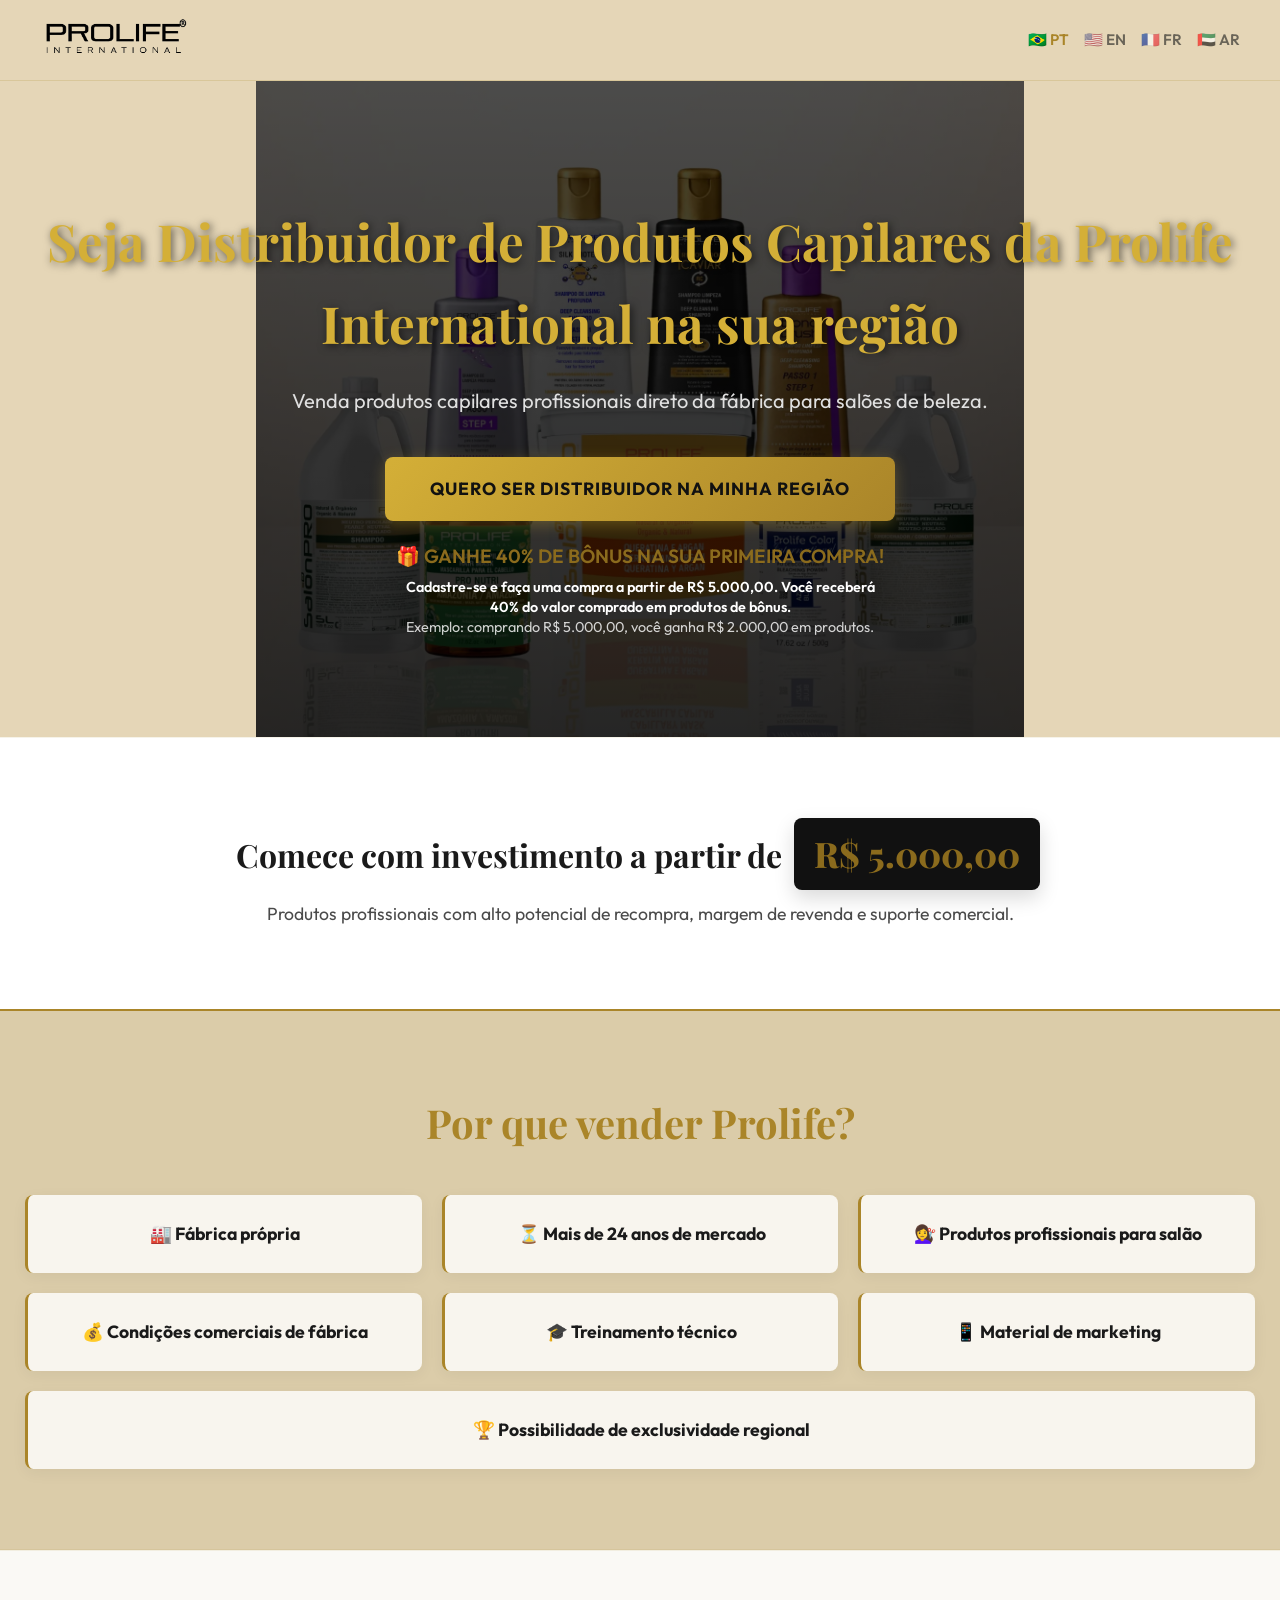
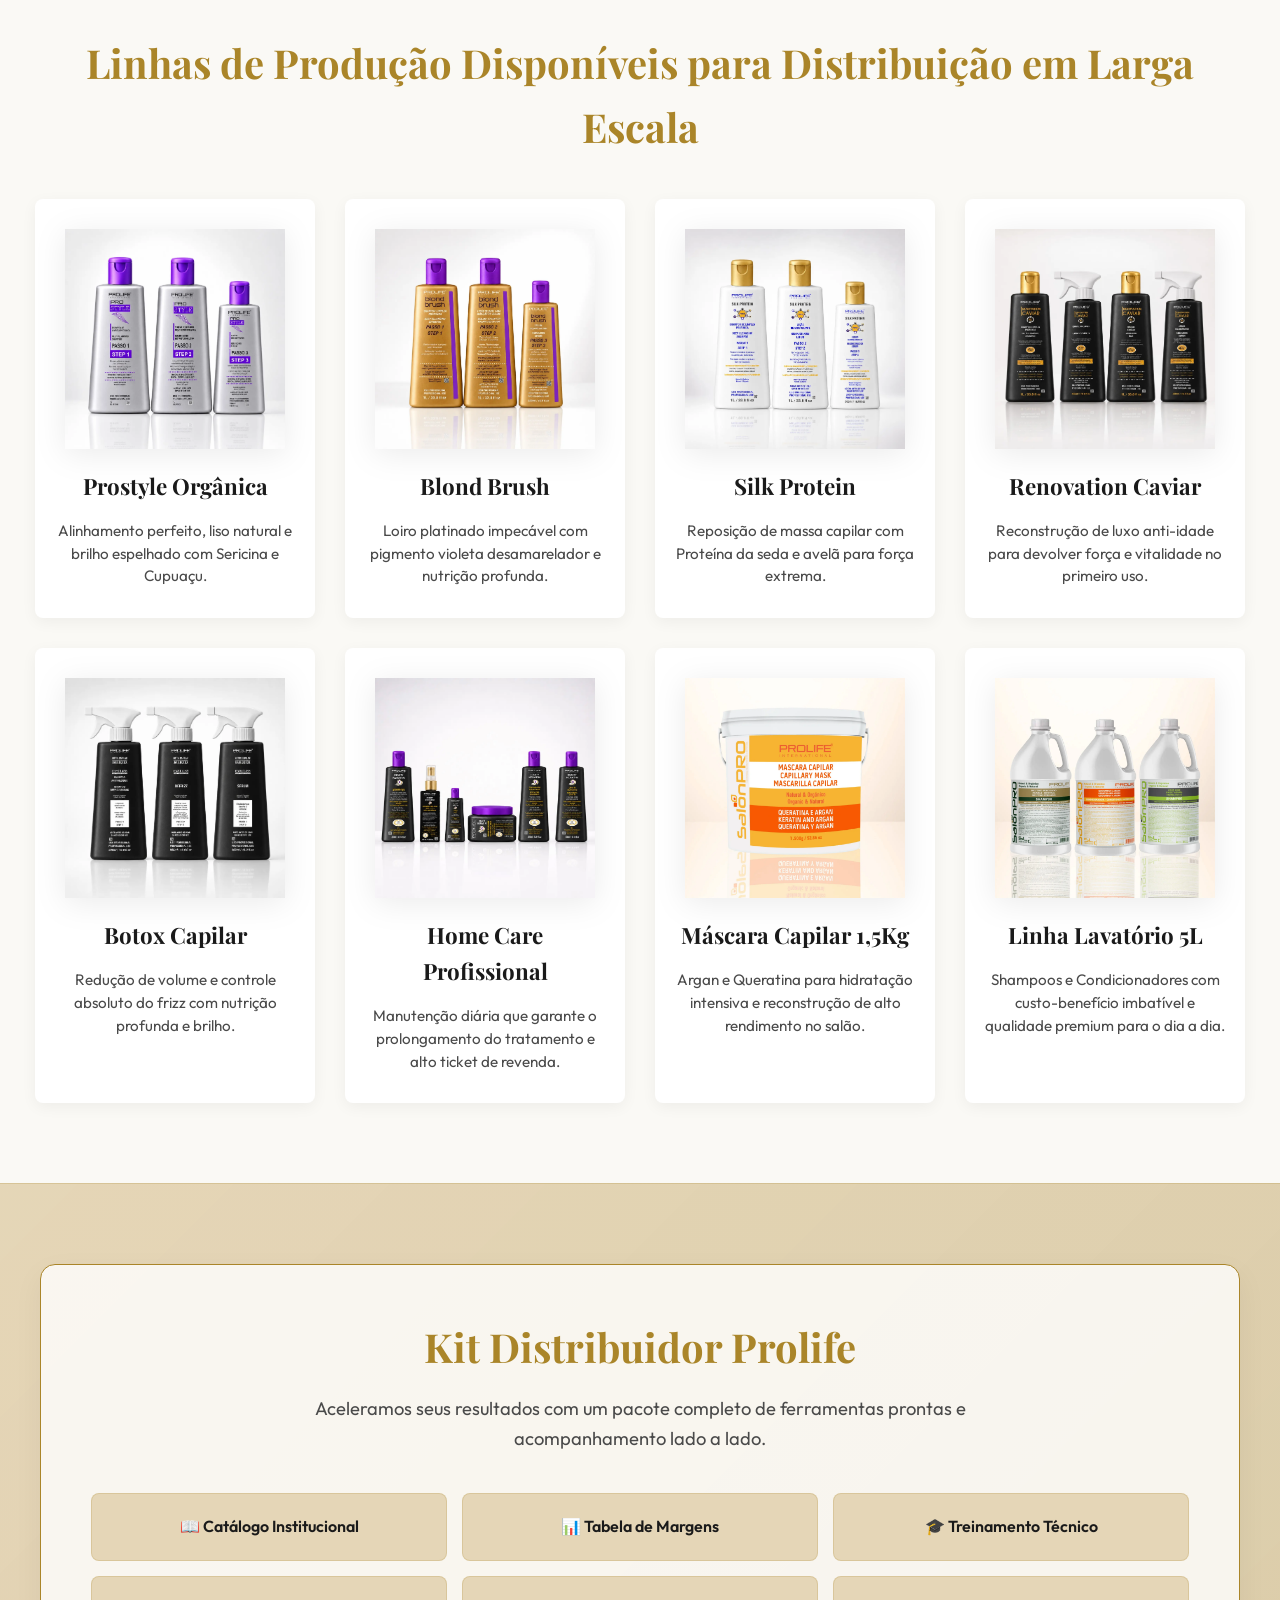
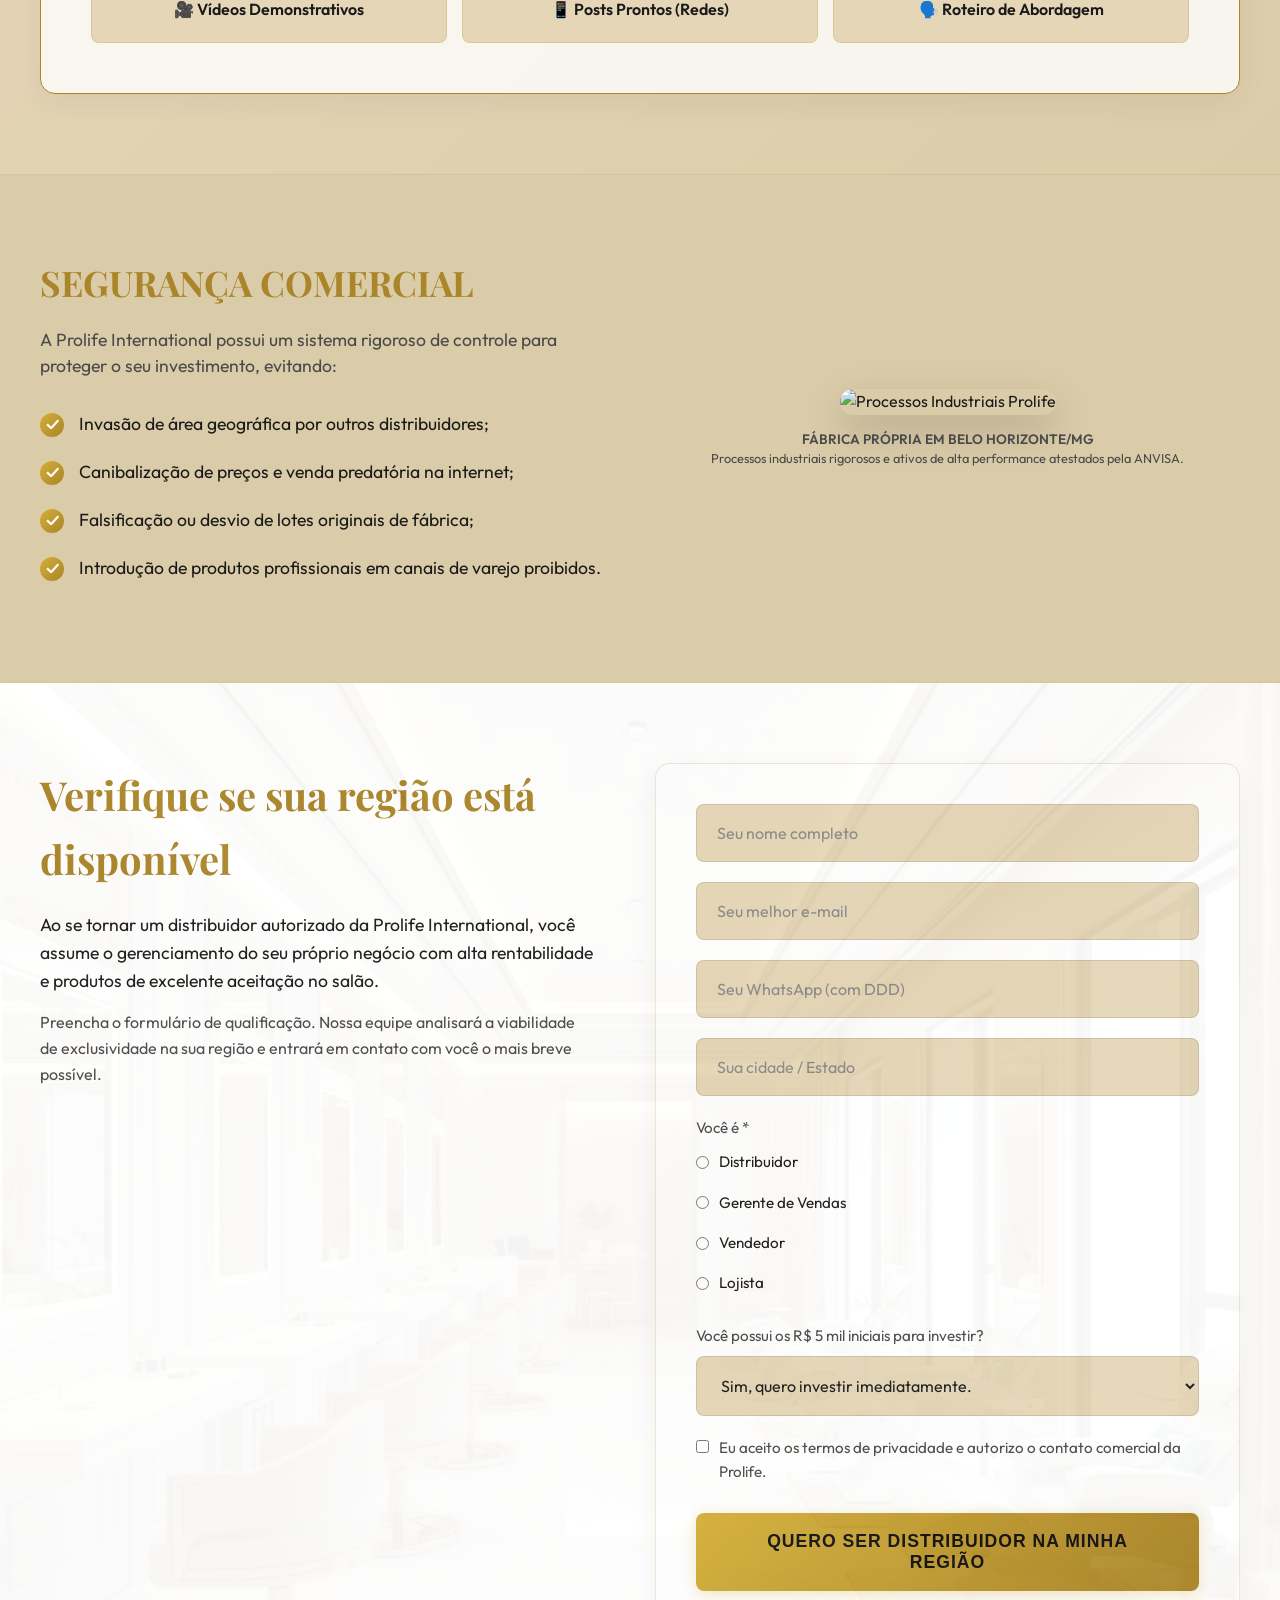
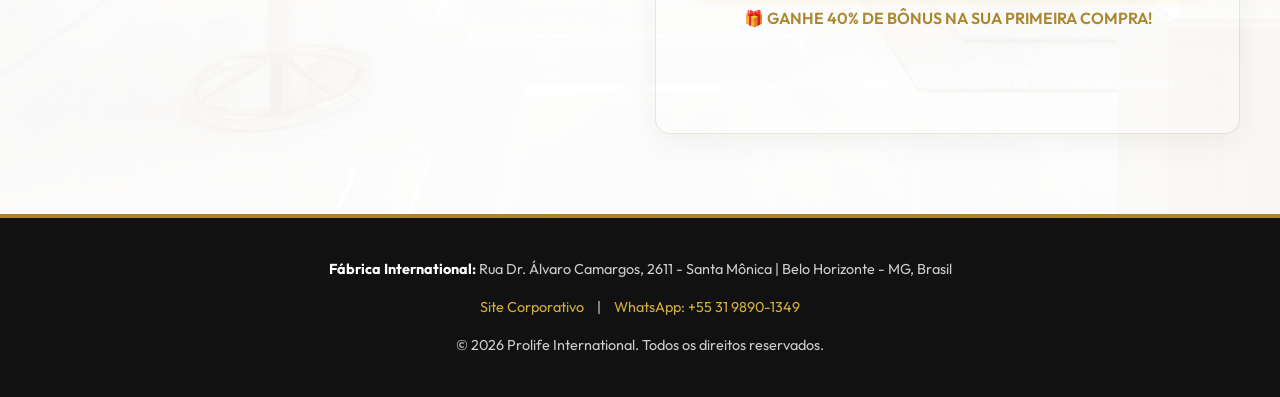
==== index.html @ 461fb0f8 "Change h1 to include hair products" ====
<!DOCTYPE html>
<html lang="pt-BR">
<head>
    <!-- Google Tag Manager -->
    <script>(function(w,d,s,l,i){w[l]=w[l]||[];w[l].push({'gtm.start':
    new Date().getTime(),event:'gtm.js'});var f=d.getElementsByTagName(s)[0],
    j=d.createElement(s),dl=l!='dataLayer'?'&l='+l:'';j.async=true;j.src=
    'https://www.googletagmanager.com/gtm.js?id='+i+dl;f.parentNode.insertBefore(j,f);
    })(window,document,'script','dataLayer','GTM-KDRXJK3D');</script>
    <!-- End Google Tag Manager -->
    <meta charset="UTF-8">
    <meta name="viewport" content="width=device-width, initial-scale=1.0">
    <title>Prolife International – Seja um Distribuidor</title>
    <meta name="description" content="Venda produtos capilares profissionais direto da fábrica para salões de beleza. Seja distribuidor Prolife na sua região.">
    <link rel="preconnect" href="https://fonts.googleapis.com">
    <link rel="preconnect" href="https://fonts.gstatic.com" crossorigin>
    <link href="https://fonts.googleapis.com/css2?family=Outfit:wght@300;400;600&family=Playfair+Display:ital,wght@0,400;0,600;0,700;1,400&display=swap" rel="stylesheet">
    <link rel="stylesheet" href="styles.css?v=18">
</head>
<body>
    <!-- Google Tag Manager (noscript) -->
    <noscript><iframe src="https://www.googletagmanager.com/ns.html?id=GTM-KDRXJK3D"
    height="0" width="0" style="display:none;visibility:hidden"></iframe></noscript>
    <!-- End Google Tag Manager (noscript) -->

    <header>
        <div class="container" style="display: flex; justify-content: space-between; align-items: center; flex-wrap: wrap; gap: 15px;">
            <img alt="Prolife International" src="img/Logo%20letras%20pretas.png" class="logo-img">
            <div class="lang-selector">
                <a href="/" class="active" title="Português">🇧🇷 PT</a>
                <a href="/en/" title="English">🇺🇸 EN</a>
                <a href="/fr/" title="Français">🇫🇷 FR</a>
                <a href="/ar/" title="العربية">🇦🇪 AR</a>
            </div>
        </div>
    </header>

    <main>
        <!-- 1. Topo -->
        <section class="hero">
            <div class="container">
                <h1>Seja Distribuidor de Produtos Capilares da Prolife International na sua região</h1>
                <p>Venda produtos capilares profissionais direto da fábrica para salões de beleza.</p>
                <a href="#cadastro" class="btn-cta">Quero ser distribuidor na minha região</a>
                <div style="margin-top: 20px; font-weight: 600;">
                    <span style="display: block; font-size: 1.2rem; color: var(--gold-light); margin-bottom: 5px;">🎁 GANHE 40% DE BÔNUS NA SUA PRIMEIRA COMPRA!</span>
                    <span style="display: block; font-size: 0.9rem; color: #ffffff; line-height: 1.4; max-width: 500px; margin: 0 auto;">Cadastre-se e faça uma compra a partir de R$ 5.000,00. Você receberá 40% do valor comprado em produtos de bônus.<br><span style="opacity: 0.8; font-weight: normal;">Exemplo: comprando R$ 5.000,00, você ganha R$ 2.000,00 em produtos.</span></span>
                </div>
            </div>
        </section>

        <!-- 2. Oportunidade -->
        <section class="investimento-box">
            <div class="container">
                <h3>Comece com investimento a partir de <span class="tag-valor">R$ 5.000,00</span></h3>
                <p>Produtos profissionais com alto potencial de recompra, margem de revenda e suporte comercial.</p>
            </div>
        </section>

        <!-- 3. Por que vender Prolife -->
        <section class="beneficios">
            <div class="container">
                <h2>Por que vender Prolife?</h2>
                <div class="row">
                    <div class="beneficio-card"><h4>🏭 Fábrica própria</h4></div>
                    <div class="beneficio-card"><h4>⏳ Mais de 24 anos de mercado</h4></div>
                    <div class="beneficio-card"><h4>💇‍♀️ Produtos profissionais para salão</h4></div>
                    <div class="beneficio-card"><h4>💰 Condições comerciais de fábrica</h4></div>
                    <div class="beneficio-card"><h4>🎓 Treinamento técnico</h4></div>
                    <div class="beneficio-card"><h4>📱 Material de marketing</h4></div>
                    <div class="beneficio-card"><h4>🏆 Possibilidade de exclusividade regional</h4></div>
                </div>
            </div>
        </section>

        <!-- 4. Produtos de maior giro -->
        <section class="produtos-section">
            <div class="container">
                <h2>Linhas de Produção Disponíveis para Distribuição em Larga Escala</h2>
                <div class="row">
                    <div class="produto-card-wrapper">
                        <div class="produto-card">
                            <img src="img/prostyle.webp" alt="Prostyle Orgânica" class="produto-img">
                            <h4>Prostyle Orgânica</h4>
                            <p>Alinhamento perfeito, liso natural e brilho espelhado com Sericina e Cupuaçu.</p>
                        </div>
                    </div>
                    <div class="produto-card-wrapper">
                        <div class="produto-card">
                            <img src="img/blondbrush.webp" alt="Blond Brush" class="produto-img">
                            <h4>Blond Brush</h4>
                            <p>Loiro platinado impecável com pigmento violeta desamarelador e nutrição profunda.</p>
                        </div>
                    </div>
                    <div class="produto-card-wrapper">
                        <div class="produto-card">
                            <img src="img/silkprotein.webp" alt="Silk Protein" class="produto-img">
                            <h4>Silk Protein</h4>
                            <p>Reposição de massa capilar com Proteína da seda e avelã para força extrema.</p>
                        </div>
                    </div>
                    <div class="produto-card-wrapper">
                        <div class="produto-card">
                            <img src="img/renovationcaviar.webp" alt="Renovation Caviar" class="produto-img">
                            <h4>Renovation Caviar</h4>
                            <p>Reconstrução de luxo anti-idade para devolver força e vitalidade no primeiro uso.</p>
                        </div>
                    </div>
                    <div class="produto-card-wrapper">
                        <div class="produto-card">
                            <img src="img/botoxcapilarhairbotox.webp" alt="Botox Capilar" class="produto-img">
                            <h4>Botox Capilar</h4>
                            <p>Redução de volume e controle absoluto do frizz com nutrição profunda e brilho.</p>
                        </div>
                    </div>
                    <div class="produto-card-wrapper">
                        <div class="produto-card">
                            <img src="img/kitbeauty%20keratin.webp" alt="Home Care Profissional" class="produto-img">
                            <h4>Home Care Profissional</h4>
                            <p>Manutenção diária que garante o prolongamento do tratamento e alto ticket de revenda.</p>
                        </div>
                    </div>
                    <div class="produto-card-wrapper">
                        <div class="produto-card">
                            <img src="img/MÁSCARA%20CAPILAR%20PROFISSIONAL%20–%20ARGAN%20E%20QUERATINA.%201,5G.webp" alt="Máscara Capilar Argan e Queratina" class="produto-img">
                            <h4>Máscara Capilar 1,5Kg</h4>
                            <p>Argan e Queratina para hidratação intensiva e reconstrução de alto rendimento no salão.</p>
                        </div>
                    </div>
                    <div class="produto-card-wrapper">
                        <div class="produto-card">
                            <img src="img/SHAMPOOS%20E%20CONDICIONADORES%20PROFISSIONAIS%205L.webp" alt="Linha Lavatório 5L" class="produto-img">
                            <h4>Linha Lavatório 5L</h4>
                            <p>Shampoos e Condicionadores com custo-benefício imbatível e qualidade premium para o dia a dia.</p>
                        </div>
                    </div>
                </div>
            </div>
        </section>

        <!-- 5. Suporte ao distribuidor -->
        <section class="suporte-section">
            <div class="container">
                <div class="suporte-box">
                    <h2>Kit Distribuidor Prolife</h2>
                    <p class="destaque">Aceleramos seus resultados com um pacote completo de ferramentas prontas e acompanhamento lado a lado.</p>
                    <div class="suporte-grid">
                        <div class="suporte-item">📖 Catálogo Institucional</div>
                        <div class="suporte-item">📊 Tabela de Margens</div>
                        <div class="suporte-item">🎓 Treinamento Técnico</div>
                        <div class="suporte-item">🎥 Vídeos Demonstrativos</div>
                        <div class="suporte-item">📱 Posts Prontos (Redes)</div>
                        <div class="suporte-item">🗣️ Roteiro de Abordagem</div>
                    </div>
                </div>
            </div>
        </section>

        <!-- 6. Segurança comercial -->
        <section class="seguranca-section">
            <div class="container">
                <div class="row">
                    <div class="col-50">
                        <h2>SEGURANÇA COMERCIAL</h2>
                        <h3>A Prolife International possui um sistema rigoroso de controle para proteger o seu investimento, evitando:</h3>
                        <ul class="list-seguranca">
                            <li>Invasão de área geográfica por outros distribuidores;</li>
                            <li>Canibalização de preços e venda predatória na internet;</li>
                            <li>Falsificação ou desvio de lotes originais de fábrica;</li>
                            <li>Introdução de produtos profissionais em canais de varejo proibidos.</li>
                        </ul>
                    </div>
                    <div class="col-50" style="display: flex; align-items: center; justify-content: center;">
                        <div class="box-fabrica-img" style="text-align: center; max-width: 500px; margin: 0 auto;">
                            <img src="img/processos%20industriais%20prolife.webp" alt="Processos Industriais Prolife" style="width: 100%; border-radius: 15px; box-shadow: 0 15px 40px rgba(0,0,0,0.2);">
                            <p style="font-size: 0.85rem; color: var(--text-dim); margin-top: 15px; font-weight: 600; line-height: 1.4;">FÁBRICA PRÓPRIA EM BELO HORIZONTE/MG<br><span style="font-weight: 400; font-size: 0.8rem;">Processos industriais rigorosos e ativos de alta performance atestados pela ANVISA.</span></p>
                        </div>
                    </div>
                </div>
            </div>
        </section>

        <!-- 7. Formulário final -->
        <section class="form-section" id="cadastro">
            <div class="container">
                <div class="row">
                    <div class="col-50">
                        <div style="padding-right: 30px;">
                            <h2 style="font-family: var(--font-serif); color: var(--gold-primary); margin-bottom: 20px; font-size: 2.5rem;">Verifique se sua região está disponível</h2>
                            <p style="font-size: 1.1rem; color: var(--text-light); margin-bottom: 15px;">Ao se tornar um distribuidor autorizado da Prolife International, você assume o gerenciamento do seu próprio negócio com alta rentabilidade e produtos de excelente aceitação no salão.</p>
                            <p style="color: var(--text-dim);">Preencha o formulário de qualificação. Nossa equipe analisará a viabilidade de exclusividade na sua região e entrará em contato com você o mais breve possível.</p>
                        </div>
                    </div>
                    <div class="col-50">
                        <div class="form-wrapper">
                            <form id="prolife-lead-form" method="POST">
                                <div class="form-group">
                                    <input type="text" name="name" placeholder="Seu nome completo" required>
                                </div>
                                <div class="form-group">
                                    <input type="email" name="email" placeholder="Seu melhor e-mail" required>
                                </div>
                                <div class="form-group">
                                    <input type="text" name="whatsapp" placeholder="Seu WhatsApp (com DDD)" required>
                                </div>
                                <div class="form-group">
                                    <input type="text" name="city" placeholder="Sua cidade / Estado" required>
                                </div>
                                <div class="form-group">
                                    <label>Você é *</label>
                                    <div class="radio-group" style="display: flex; flex-direction: column; gap: 8px; margin-top: 10px;">
                                        <label style="display: flex; align-items: center; gap: 10px; font-weight: normal; cursor: pointer; color: var(--text-light);"><input type="radio" name="voce_e" value="Distribuidor" required style="width: auto;"> Distribuidor</label>
                                        <label style="display: flex; align-items: center; gap: 10px; font-weight: normal; cursor: pointer; color: var(--text-light);"><input type="radio" name="voce_e" value="Gerente de Vendas" required style="width: auto;"> Gerente de Vendas</label>
                                        <label style="display: flex; align-items: center; gap: 10px; font-weight: normal; cursor: pointer; color: var(--text-light);"><input type="radio" name="voce_e" value="Vendedor" required style="width: auto;"> Vendedor</label>
                                        <label style="display: flex; align-items: center; gap: 10px; font-weight: normal; cursor: pointer; color: var(--text-light);"><input type="radio" name="voce_e" value="Lojista" required style="width: auto;"> Lojista</label>
                                    </div>
                                </div>
                                <div class="form-group">
                                    <label for="invest">Você possui os R$ 5 mil iniciais para investir?</label>
                                    <select name="invest_ready" id="invest" required>
                                        <option value="Sim, quero investir imediatamente.">Sim, quero investir imediatamente.</option>
                                        <option value="Tenho interesse, mas preciso de detalhes.">Tenho interesse, mas preciso de detalhes.</option>
                                    </select>
                                </div>
                                <div class="form-group" style="font-size: 0.85rem; display: flex; align-items: flex-start; gap: 10px;">
                                    <input type="checkbox" id="privacy" style="width: auto; margin-top: 4px;" required>
                                    <label for="privacy">Eu aceito os termos de privacidade e autorizo o contato comercial da Prolife.</label>
                                </div>
                                <button type="submit" class="btn-cta" style="width: 100%;">Quero ser distribuidor na minha região</button>
                                <div style="margin-top: 15px; text-align: center; font-weight: 600;">
                                    <span style="display: block; font-size: 1rem; color: var(--gold-primary); margin-bottom: 5px;">🎁 GANHE 40% DE BÔNUS NA SUA PRIMEIRA COMPRA!</span>
                                    <span style="display: block; font-size: 0.85rem; color: #ffffff; line-height: 1.4;">Cadastre-se e faça uma compra a partir de R$ 5.000,00. Você receberá 40% do valor comprado em produtos de bônus.<br><span style="opacity: 0.8; font-weight: normal;">Exemplo: comprando R$ 5.000,00, você ganha R$ 2.000,00 em produtos.</span></span>
                                </div>
                            </form>
                        </div>
                    </div>
                </div>
            </div>
        </section>
    </main>

    <footer>
        <div class="container" style="display: flex; align-items: center; justify-content: center; flex-wrap: wrap; gap: 20px;">
            <div class="footer-content" style="text-align: center;">
                <p><strong>Fábrica International:</strong> Rua Dr. Álvaro Camargos, 2611 - Santa Mônica | Belo Horizonte - MG, Brasil</p>
                <p style="margin: 15px 0;">
                    <a href="https://www.prolifeinternational.com.br/" target="_blank">Site Corporativo</a> | 
                    <a href="https://wa.me/553198901349" target="_blank">WhatsApp: +55 31 9890-1349</a>
                </p>
                <p>© 2026 Prolife International. Todos os direitos reservados.</p>
            </div>
        </div>
    </footer>

    <!-- SCRIPT DE ENVIO DO FORMULÁRIO -->
    <script>
    document.addEventListener('DOMContentLoaded', function () {
        const form = document.getElementById('prolife-lead-form');
        if (form) {
            form.addEventListener('submit', function (e) {
                e.preventDefault();
                
                const nome = form.querySelector('[name="name"]').value;
                const email = form.querySelector('[name="email"]').value;
                const zap = form.querySelector('[name="whatsapp"]').value;
                const city = form.querySelector('[name="city"]').value;
                
                let role = "Não informado";
                const roleEl = form.querySelector('input[name="voce_e"]:checked');
                if (roleEl) role = roleEl.value;
                
                const invest = form.querySelector('[name="invest_ready"]').value;
                
                let msg = "Olá! Tenho interesse em ser distribuidor Prolife.\n\n";
                msg += "*Nome:* " + nome + "\n";
                msg += "*E-mail:* " + email + "\n";
                msg += "*WhatsApp:* " + zap + "\n";
                msg += "*Cidade/Estado:* " + city + "\n";
                msg += "*Atuo como:* " + role + "\n";
                msg += "*Sobre o Investimento:* " + invest;
                
                const waUrl = "https://api.whatsapp.com/send?phone=553198901349&text=" + encodeURIComponent(msg);
                
                // Salva o link para a página de obrigado
                localStorage.setItem('wa_link', waUrl);
                
                // Redireciona a aba atual para a página de obrigado (sem bloqueio de popup)
                window.location.href = "obrigado.html";
            });
        }
    });
    </script>
</body>
</html>
---- styles.css ----
:root {
    --bg-dark: #E5D6B7;
    --bg-darker: #dbcca9;
    --text-light: #1a1a1a;
    --text-dim: #4a4a4a;
    --gold-primary: #aa8529;
    --gold-light: #8b6b1d;
    --gold-dark: #7a5c16;
    --gold-gradient: linear-gradient(135deg, #d4af37 0%, #aa8529 100%);
    --font-sans: 'Outfit', sans-serif;
    --font-serif: 'Playfair Display', serif;
    
    --primary-color: var(--bg-dark);
    --accent-color: var(--gold-primary);
    --bg-light: #ffffff;
}

* { margin: 0; padding: 0; box-sizing: border-box; }
body { font-family: var(--font-sans); color: var(--text-light); background: var(--bg-dark); line-height: 1.6; overflow-x: hidden; }

/* Layout de Seções */
section { padding: 80px 20px; position: relative; }
.container { max-width: 1200px; margin: 0 auto; width: 100%; }
.row { display: flex; flex-wrap: wrap; margin: 0 -15px; }
.col-50 { flex: 0 0 50%; max-width: 50%; padding: 0 15px; }

header { background: rgba(229, 214, 183, 0.9); backdrop-filter: blur(10px); padding: 15px 0; text-align: center; border-bottom: 1px solid rgba(170, 133, 41, 0.2); position: sticky; top: 0; z-index: 100; }
header img { max-height: 50px; display: inline-block; }

/* Hero Banner - Gradiente dourado para preencher laterais em telas grandes */
.hero { 
    background-image: linear-gradient(rgba(0, 0, 0, 0.7), rgba(0, 0, 0, 0.85)), url('img/tdprodutos.webp'); 
    background-position: center center, center center;
    background-repeat: no-repeat, no-repeat;
    background-size: cover, cover;
    background-color: #E5D6B7;
    color: #ffffff; text-align: center; padding: 120px 20px 100px; 
}
.hero h1 { font-family: var(--font-serif); font-size: 3.2rem; margin-bottom: 20px; font-weight: 700; color: #d4af37; text-shadow: 2px 2px 8px rgba(0, 0, 0, 0.6); }
.hero p { font-size: 1.25rem; max-width: 850px; margin: 0 auto 40px; color: #e0e0e0; }

/* Botões */
.btn-cta { 
    display: inline-block; 
    background: var(--gold-gradient); 
    color: #111111; 
    padding: 18px 45px; 
    font-weight: 700; 
    text-decoration: none; 
    border-radius: 8px; 
    text-transform: uppercase; 
    font-size: 1.1rem; 
    letter-spacing: 1px; 
    transition: all 0.3s ease; 
    box-shadow: 0 4px 15px rgba(212, 175, 55, 0.3); 
    border: none; 
    cursor: pointer; 
    text-align: center; 
}
.btn-cta:hover { 
    transform: scale(1.02); 
    box-shadow: 0 8px 25px rgba(212, 175, 55, 0.5); 
    background: #ffffff; 
    color: #111111; 
}

/* Bloco de Investimento Inicial */
.investimento-box { background: var(--bg-light); text-align: center; border-bottom: 2px solid var(--accent-color); border-top: 1px solid rgba(170, 133, 41, 0.1); padding: 80px 20px; }
.investimento-box h3 { font-family: var(--font-serif); font-size: 2rem; color: var(--text-light); margin-bottom: 10px; }
.tag-valor { display: inline-block; background: #111111; color: var(--gold-light); padding: 8px 20px; border-radius: 8px; font-size: 1.1em; font-weight: 800; margin: 0 5px; box-shadow: 0 8px 20px rgba(0,0,0,0.15); border: none; }
.investimento-box p { color: var(--text-dim); font-size: 1.1rem; max-width: 800px; margin: 0 auto; }

/* Benefícios (Grid flex) */
.beneficios { background: var(--bg-darker); border-bottom: 1px solid rgba(170, 133, 41, 0.1); padding: 80px 20px; }
.beneficios h2 { font-family: var(--font-serif); font-size: 2.5rem; color: var(--gold-primary); margin-bottom: 40px; text-align: center; }
.beneficios .row { display: flex; flex-wrap: wrap; justify-content: center; gap: 20px; }
.beneficio-card { background: rgba(255, 255, 255, 0.8); padding: 25px 20px; border-radius: 8px; border-left: 3px solid var(--accent-color); transition: transform 0.3s ease; flex: 1 1 calc(33.333% - 20px); min-width: 250px; display: flex; align-items: center; justify-content: center; text-align: center; box-shadow: 0 4px 15px rgba(0,0,0,0.05); }
.beneficio-card:hover { transform: translateY(-5px); background: #ffffff; border-color: var(--gold-light); box-shadow: 0 8px 20px rgba(0,0,0,0.1); }
.beneficio-card h4 { font-size: 1.1rem; color: var(--text-light); }

/* Produtos / Carros-chefes */
.produtos-section { background: #faf9f5; border-top: 1px solid rgba(170, 133, 41, 0.1); }
.produtos-section h2 { font-family: var(--font-serif); font-size: 2.5rem; color: var(--gold-primary); margin-bottom: 40px; text-align: center; }
.produtos-section .row { display: grid; grid-template-columns: repeat(auto-fit, minmax(280px, 1fr)); gap: 30px; padding: 0 10px; }
.produto-card-wrapper { display: flex; }
.produto-card { background: #ffffff; border: none; border-radius: 8px; padding: 30px 20px; text-align: center; width: 100%; transition: all 0.3s ease; display: flex; flex-direction: column; box-shadow: 0 4px 15px rgba(0, 0, 0, 0.05); }
.produto-card:hover { transform: translateY(-8px); box-shadow: 0 15px 35px rgba(170, 133, 41, 0.15); }
.produto-img { width: 100%; height: 220px; object-fit: contain; margin-bottom: 20px; transition: transform 0.3s ease; filter: drop-shadow(0 5px 15px rgba(0,0,0,0.08)); }
.produto-card:hover .produto-img { transform: scale(1.05); }
.produto-card h4 { font-family: var(--font-serif); font-size: 1.4rem; color: var(--text-light); margin-bottom: 15px; }
.produto-card p { color: var(--text-dim); font-size: 0.95rem; line-height: 1.5; }

/* Suporte ao Distribuidor */
.suporte-section { background: linear-gradient(135deg, rgba(229, 214, 183, 0.9) 0%, rgba(219, 204, 169, 0.95) 100%); border-top: 1px solid rgba(170, 133, 41, 0.2); border-bottom: 1px solid rgba(170, 133, 41, 0.2); }
.suporte-box { background: rgba(255, 255, 255, 0.8); padding: 50px; border-radius: 15px; border: 1px solid var(--accent-color); text-align: center; box-shadow: 0 10px 30px rgba(0,0,0,0.05); }
.suporte-box h2 { font-family: var(--font-serif); color: var(--gold-primary); font-size: 2.5rem; margin-bottom: 15px; }
.suporte-box p.destaque { color: var(--text-dim); font-size: 1.15rem; margin-bottom: 40px; max-width: 800px; margin-left: auto; margin-right: auto; }
.suporte-grid { display: flex; flex-wrap: wrap; gap: 15px; justify-content: center; }
.suporte-item { background: var(--bg-dark); padding: 20px; border-radius: 8px; font-weight: 600; color: var(--text-light); flex: 1 1 calc(33.333% - 15px); min-width: 220px; display: flex; align-items: center; justify-content: center; gap: 10px; border: 1px solid rgba(170, 133, 41, 0.2); transition: all 0.3s; }
.suporte-item:hover { border-color: var(--gold-primary); color: var(--gold-light); transform: translateY(-3px); background: #ffffff; box-shadow: 0 5px 15px rgba(0,0,0,0.05); }

/* Segurança Operacional */
.seguranca-section { background: var(--bg-darker); color: var(--text-light); border-bottom: 1px solid rgba(170, 133, 41, 0.1); }
.seguranca-section h2 { font-family: var(--font-serif); color: var(--gold-primary); font-size: 2.2rem; margin-bottom: 15px; }
.seguranca-section h3 { font-size: 1.1rem; color: var(--text-dim); font-weight: 400; line-height: 1.5; }
.list-seguranca { list-style: none; margin-top: 30px; }
.list-seguranca li { margin-bottom: 20px; font-size: 1.1rem; display: flex; align-items: flex-start; }
.list-seguranca li::before { content: "✓"; color: #ffffff; background: var(--gold-gradient); width: 24px; height: 24px; display: inline-flex; align-items: center; justify-content: center; border-radius: 50%; font-weight: bold; margin-right: 15px; font-size: 1rem; flex-shrink: 0; margin-top: 3px; }

.box-fabrica { background: rgba(255, 255, 255, 0.8); padding: 50px 40px; border-radius: 15px; text-align: center; border: 1px dashed var(--accent-color); box-shadow: 0 10px 30px rgba(0,0,0,0.05); width: 100%; max-width: 450px; }
.box-fabrica p.titulo { color: var(--gold-primary); font-weight: 700; font-size: 1.2rem; letter-spacing: 1px; }
.box-fabrica p.desc { font-size: 1rem; margin-top: 15px; color: var(--text-dim); }

/* Formulário de Captura Inteligente */
.form-section { background: var(--bg-light); position: relative; }
.form-section::before { content: ''; position: absolute; top: 0; left: 0; width: 100%; height: 100%; background: url('img/foto%20salao.webp') no-repeat center center/cover; opacity: 0.05; pointer-events: none; }
.form-wrapper { background: rgba(255, 255, 255, 0.95); padding: 40px; border-radius: 15px; color: var(--text-light); box-shadow: 0 10px 30px rgba(0,0,0,0.05); border: 1px solid rgba(170, 133, 41, 0.2); }
.form-group { margin-bottom: 20px; }
.form-group input, .form-group select { width: 100%; padding: 18px 20px; border: 1px solid rgba(0,0,0,0.1); background: var(--bg-dark); color: var(--text-light); border-radius: 8px; font-size: 1rem; font-family: var(--font-sans); transition: all 0.3s ease; }
.form-group input:focus, .form-group select:focus { outline: none; border-color: var(--gold-primary); background: #ffffff; box-shadow: 0 0 8px rgba(212, 175, 55, 0.3); }
.form-group input::placeholder { color: #888; }
.form-group label { display: block; margin-bottom: 8px; font-size: 0.95rem; color: var(--text-dim); }

/* Footer - Mantendo escuro para dar contraste final e combinar com o selo */
footer { background: #111111; color: #cccccc; padding: 40px 20px; font-size: 0.9rem; border-top: 4px solid var(--accent-color); }
footer a { color: #d4af37; text-decoration: none; margin: 0 10px; transition: color 0.3s ease; }
footer a:hover { color: #f3e5ab; }
footer strong { color: #ffffff; }

@media(max-width: 768px) {
    .col-50 { flex: 0 0 100%; max-width: 100%; margin-bottom: 20px; }
    .hero h1 { font-size: 2.2rem; }
    .investimento-box h3 { font-size: 1.5rem; }
    .beneficio-card, .produto-card-wrapper, .suporte-item { flex: 0 0 100%; max-width: 100%; }
    .suporte-box { padding: 30px 20px; }
    .box-fabrica { margin-top: 40px; }
    .form-wrapper { padding: 30px 20px; }
}

@media(min-width: 769px) {
    .hero {
        background-size: 60% 100%, 60% auto; /* Gradiente e imagem limitados a 60%, deixando o fundo E5D6B7 nas laterais */
    }
}

/* Language Selector */
.lang-selector {
    display: flex;
    gap: 15px;
    align-items: center;
}
.lang-selector a {
    text-decoration: none;
    color: var(--text-light);
    font-weight: 600;
    font-size: 0.95rem;
    transition: color 0.3s ease;
    opacity: 0.6;
}
.lang-selector a:hover, .lang-selector a.active {
    color: var(--gold-primary);
    opacity: 1;
}

/* RTL Support for Arabic */
[dir="rtl"] {
    text-align: right;
}
[dir="rtl"] .row {
    flex-direction: row-reverse;
}
[dir="rtl"] .form-group label {
    display: block;
    text-align: right;
}
[dir="rtl"] .radio-group label {
    flex-direction: row-reverse;
    justify-content: flex-end;
}
[dir="rtl"] .suporte-item {
    text-align: right;
}
[dir="rtl"] .beneficio-card {
    text-align: right;
}
[dir="rtl"] .list-seguranca li {
    padding-left: 0;
    padding-right: 25px;
}
[dir="rtl"] .list-seguranca li::before {
    left: auto;
    right: 0;
}
[dir="rtl"] .form-group input[type="checkbox"] {
    margin-right: 0;
    margin-left: 10px;
}
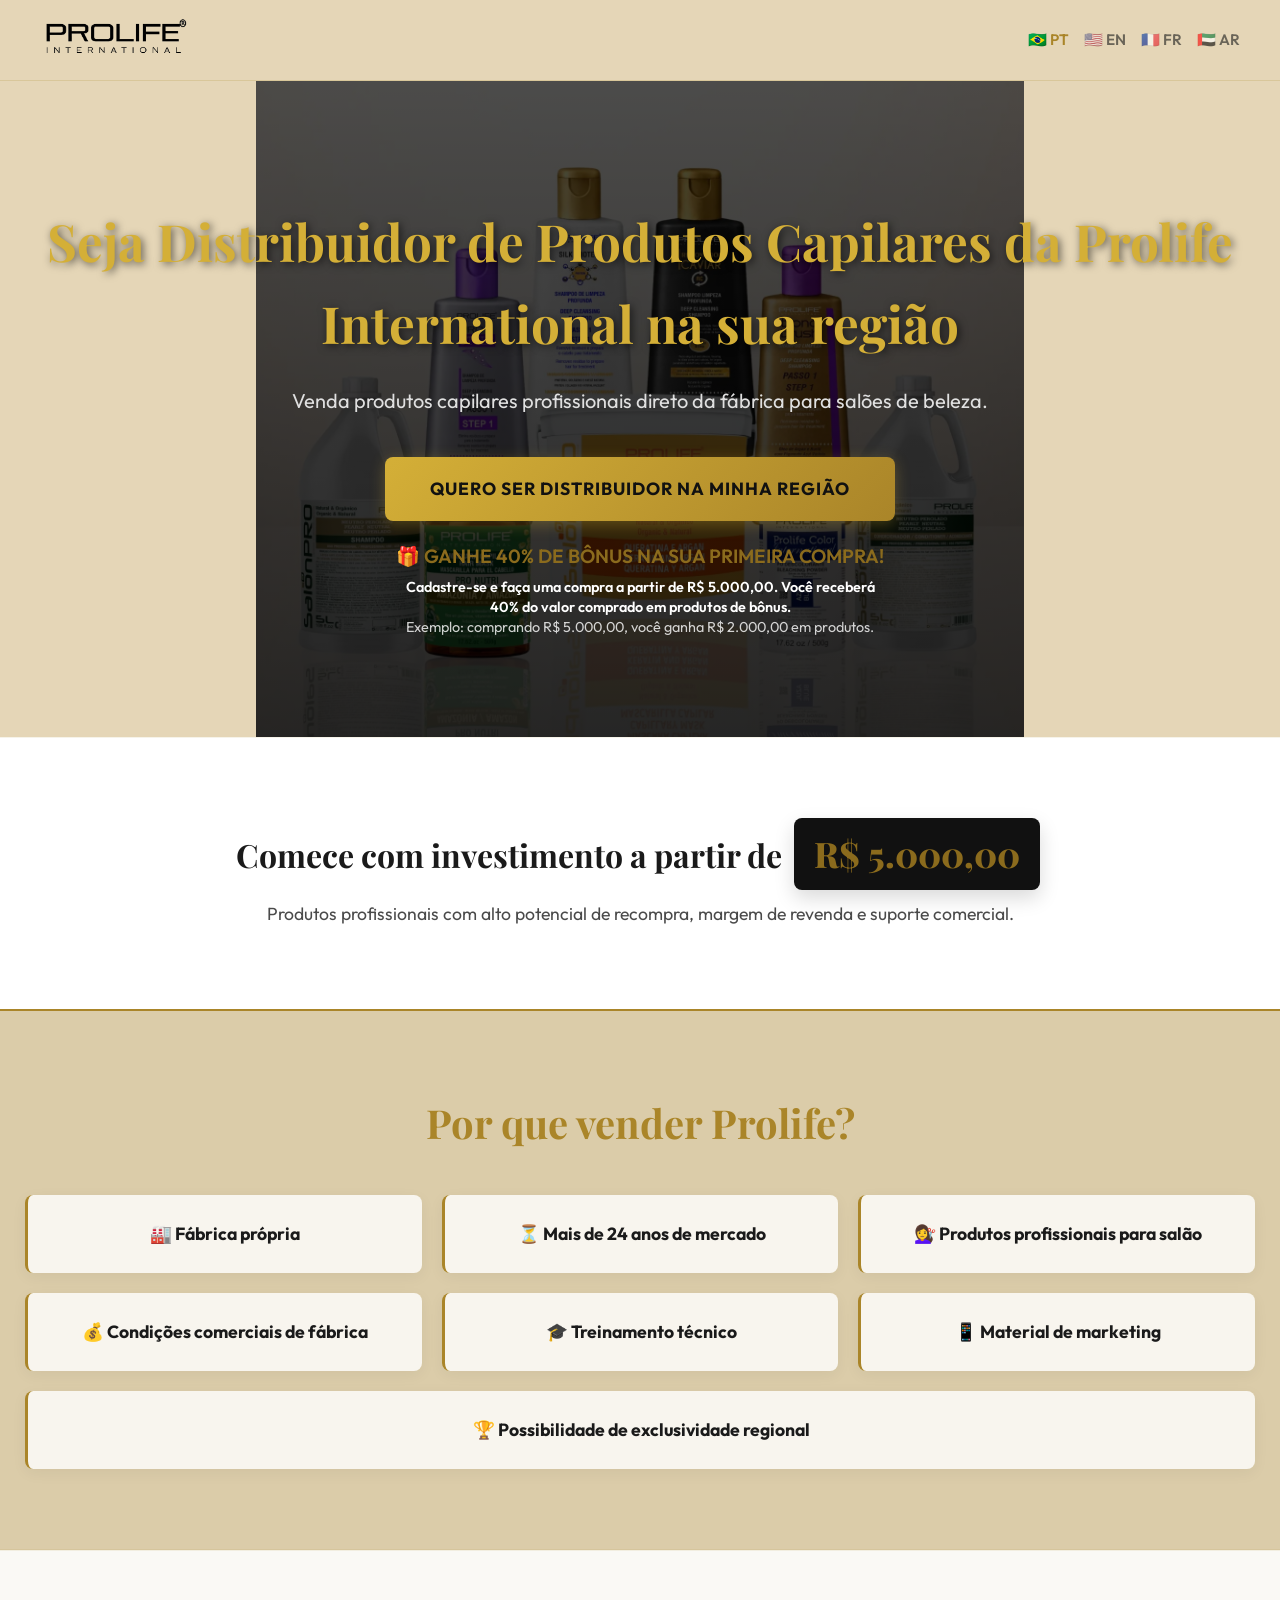
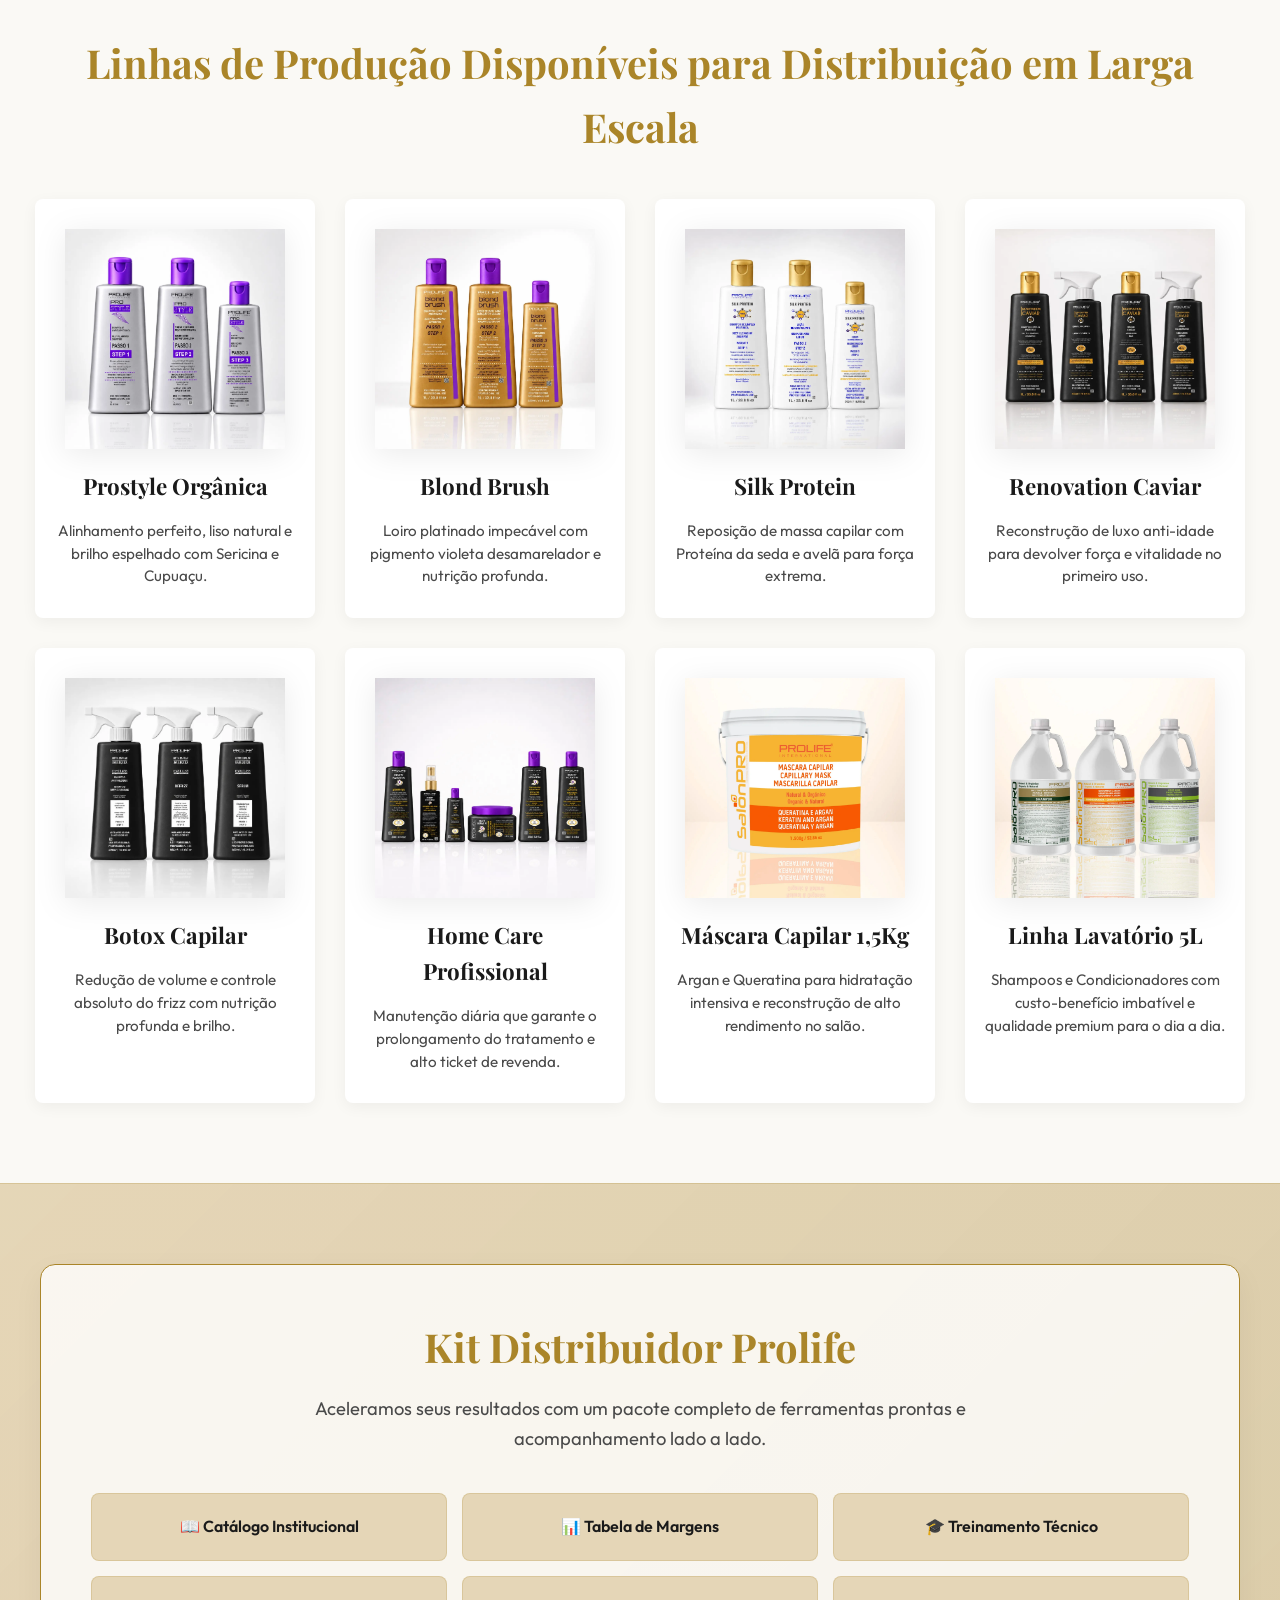
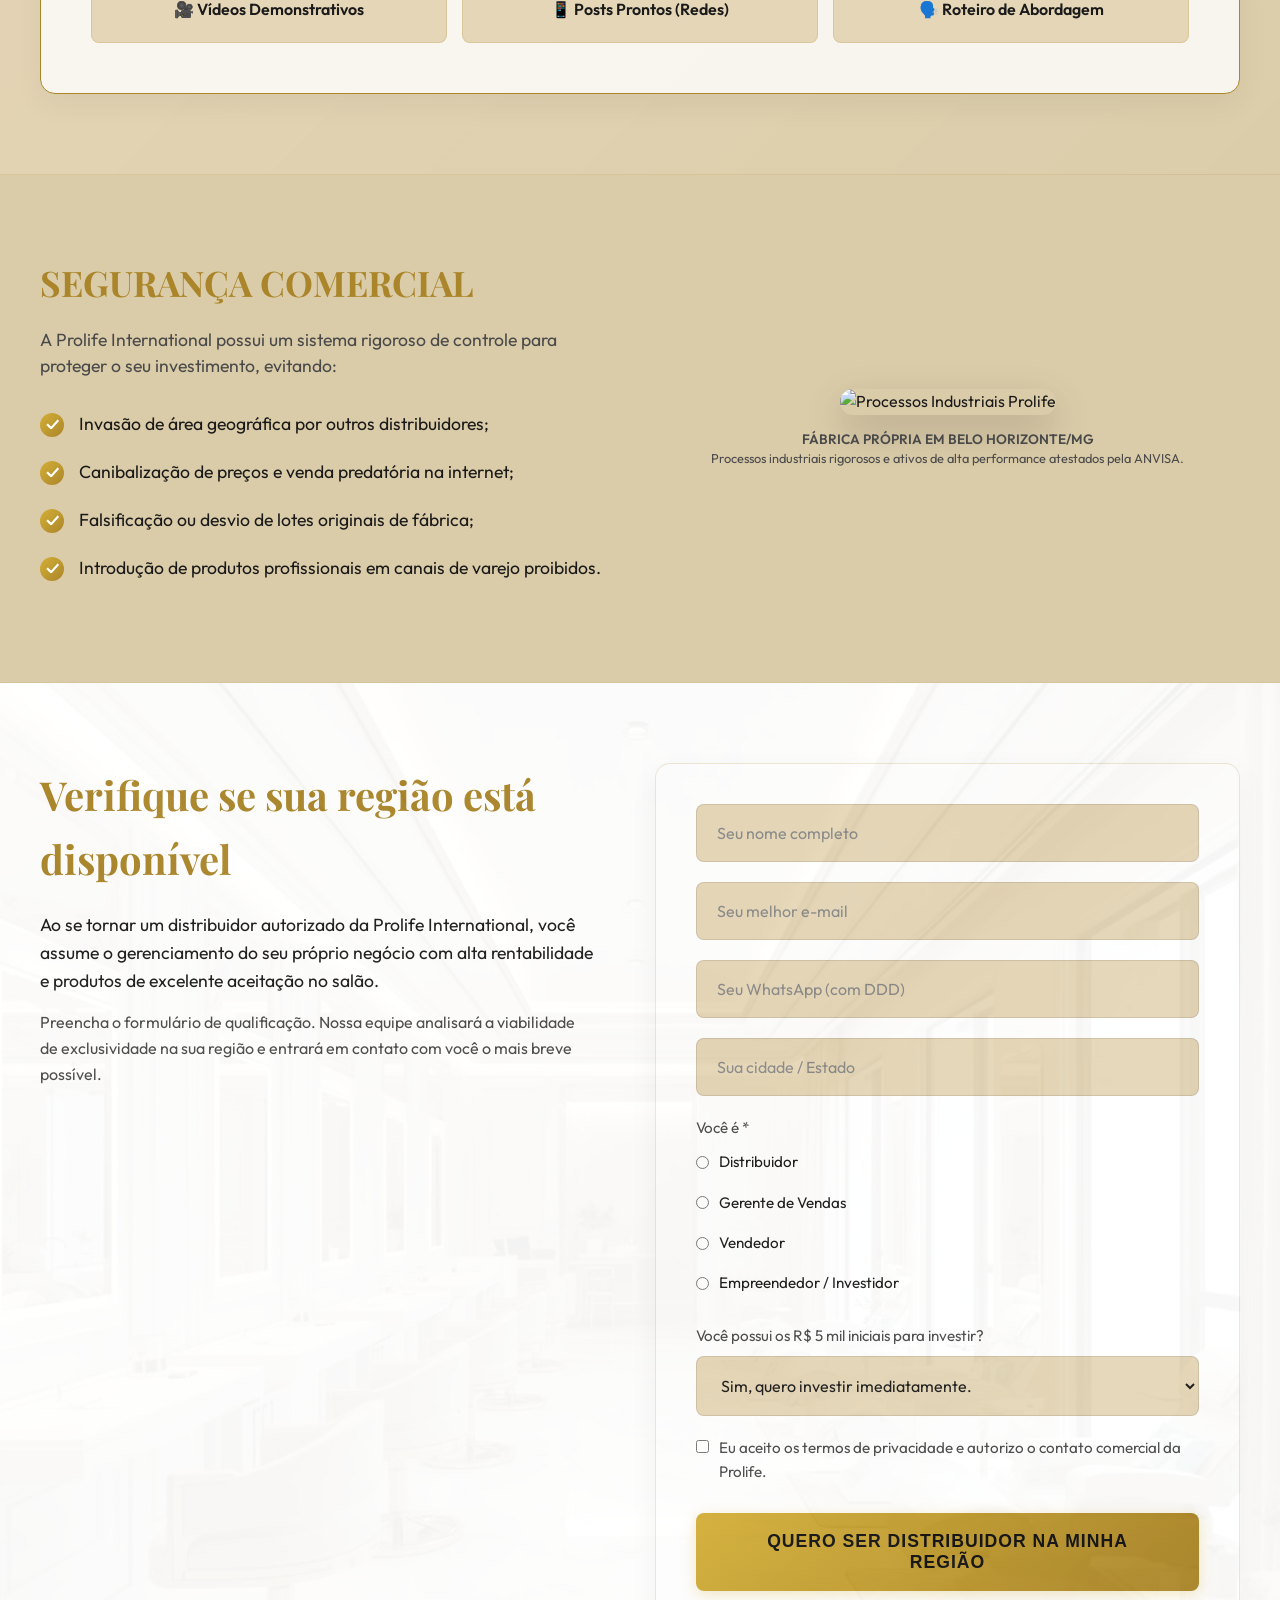
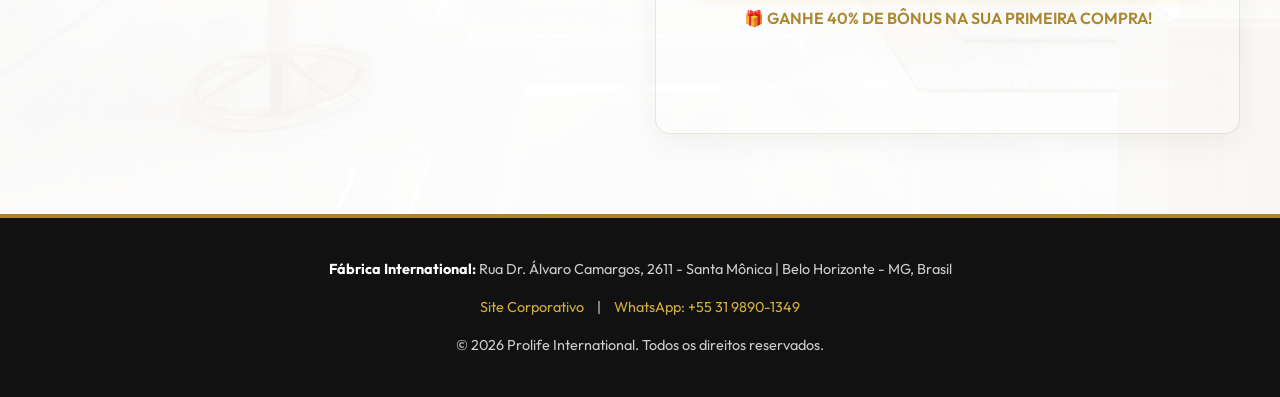
==== commit 5971b2b0: "Change Retailer to Entrepreneur / Investor in form" ====
--- a/index.html
+++ b/index.html
@@ -212,7 +212,7 @@
                                         <label style="display: flex; align-items: center; gap: 10px; font-weight: normal; cursor: pointer; color: var(--text-light);"><input type="radio" name="voce_e" value="Distribuidor" required style="width: auto;"> Distribuidor</label>
                                         <label style="display: flex; align-items: center; gap: 10px; font-weight: normal; cursor: pointer; color: var(--text-light);"><input type="radio" name="voce_e" value="Gerente de Vendas" required style="width: auto;"> Gerente de Vendas</label>
                                         <label style="display: flex; align-items: center; gap: 10px; font-weight: normal; cursor: pointer; color: var(--text-light);"><input type="radio" name="voce_e" value="Vendedor" required style="width: auto;"> Vendedor</label>
-                                        <label style="display: flex; align-items: center; gap: 10px; font-weight: normal; cursor: pointer; color: var(--text-light);"><input type="radio" name="voce_e" value="Lojista" required style="width: auto;"> Lojista</label>
+                                        <label style="display: flex; align-items: center; gap: 10px; font-weight: normal; cursor: pointer; color: var(--text-light);"><input type="radio" name="voce_e" value="Empreendedor / Investidor" required style="width: auto;"> Empreendedor / Investidor</label>
                                     </div>
                                 </div>
                                 <div class="form-group">
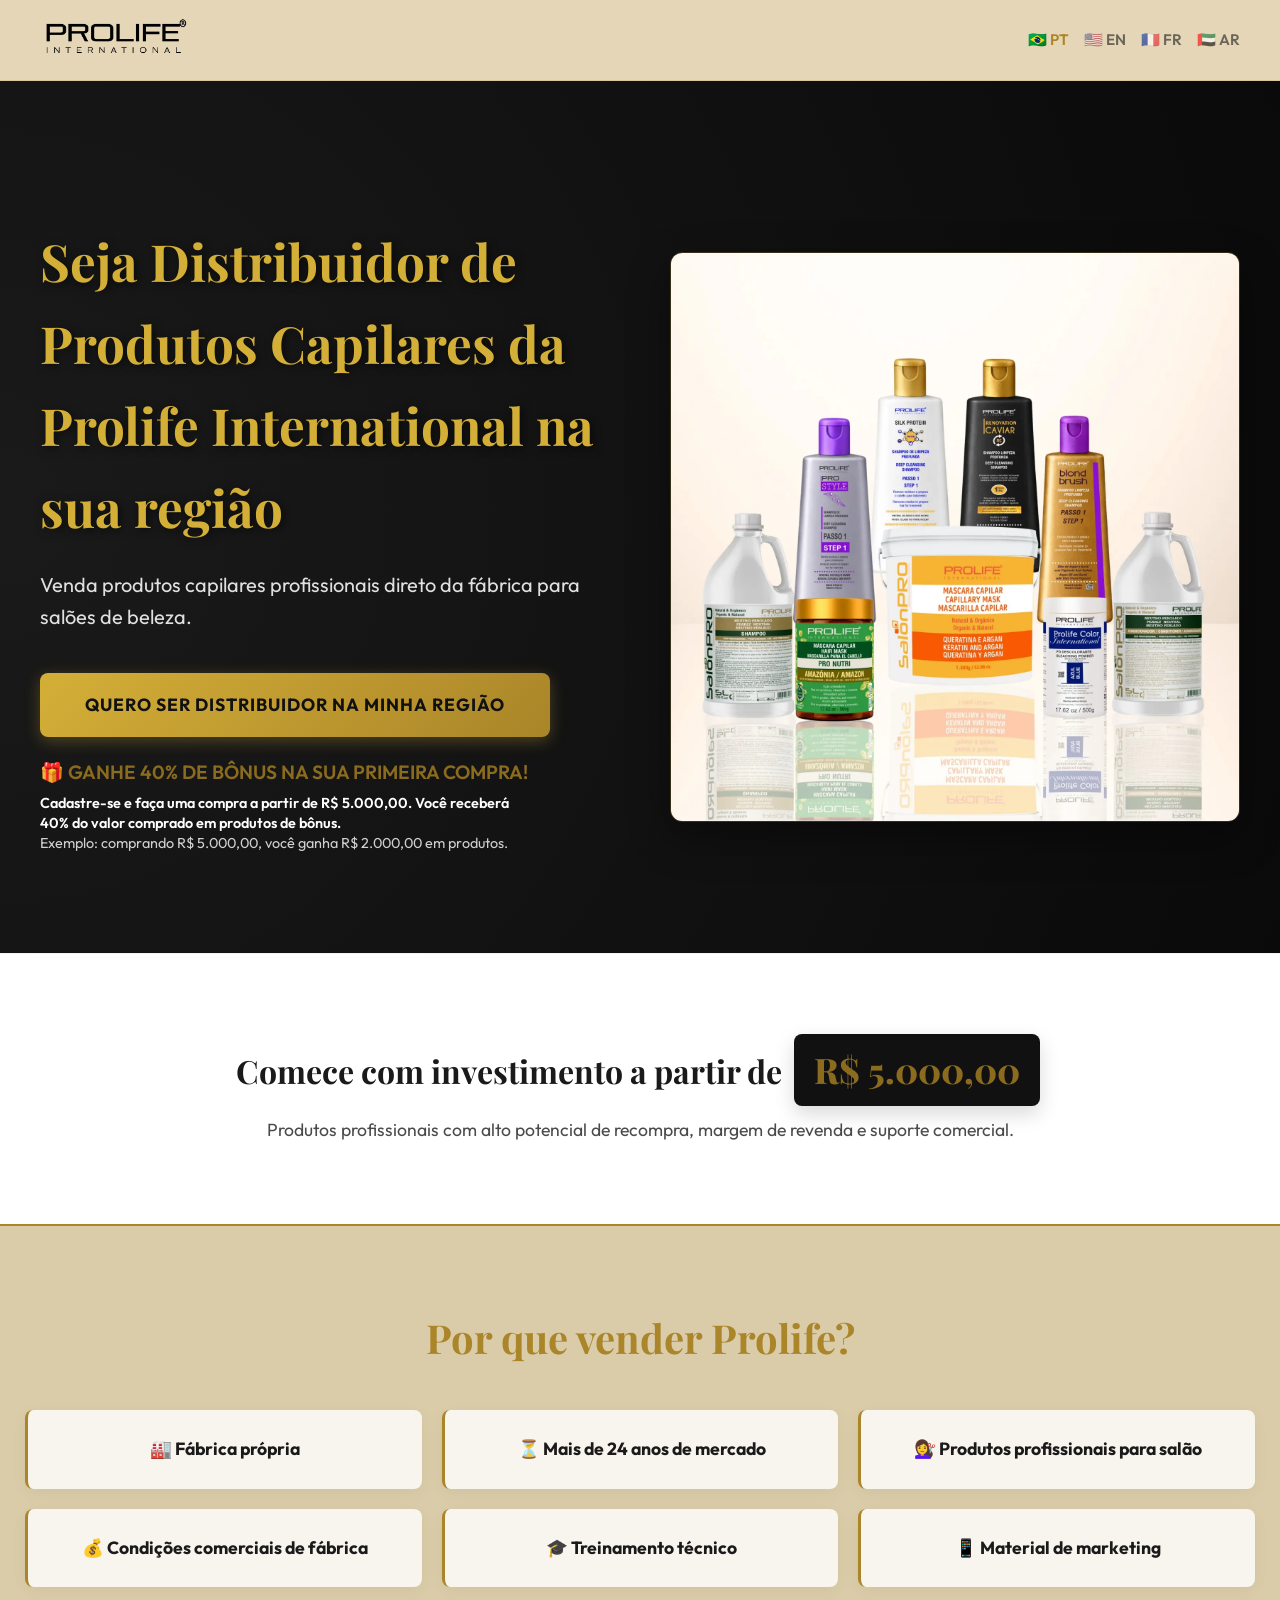
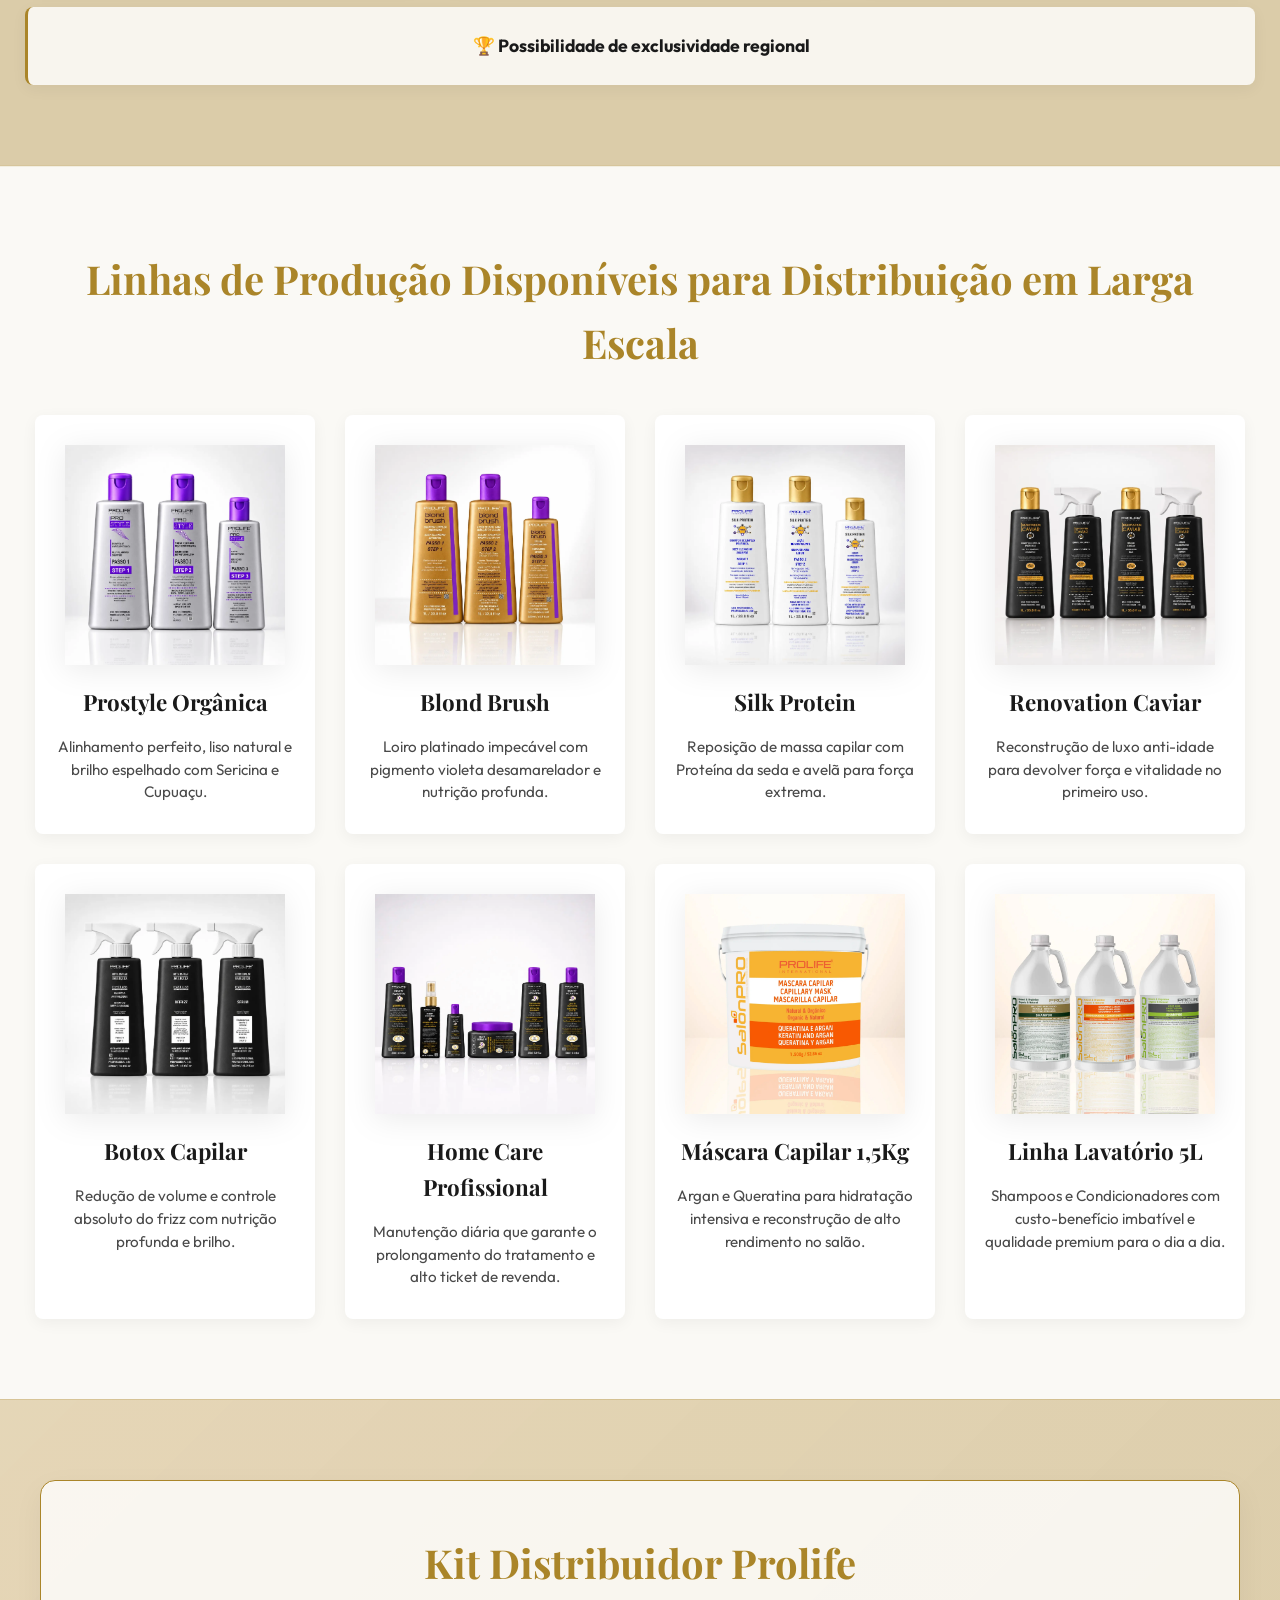
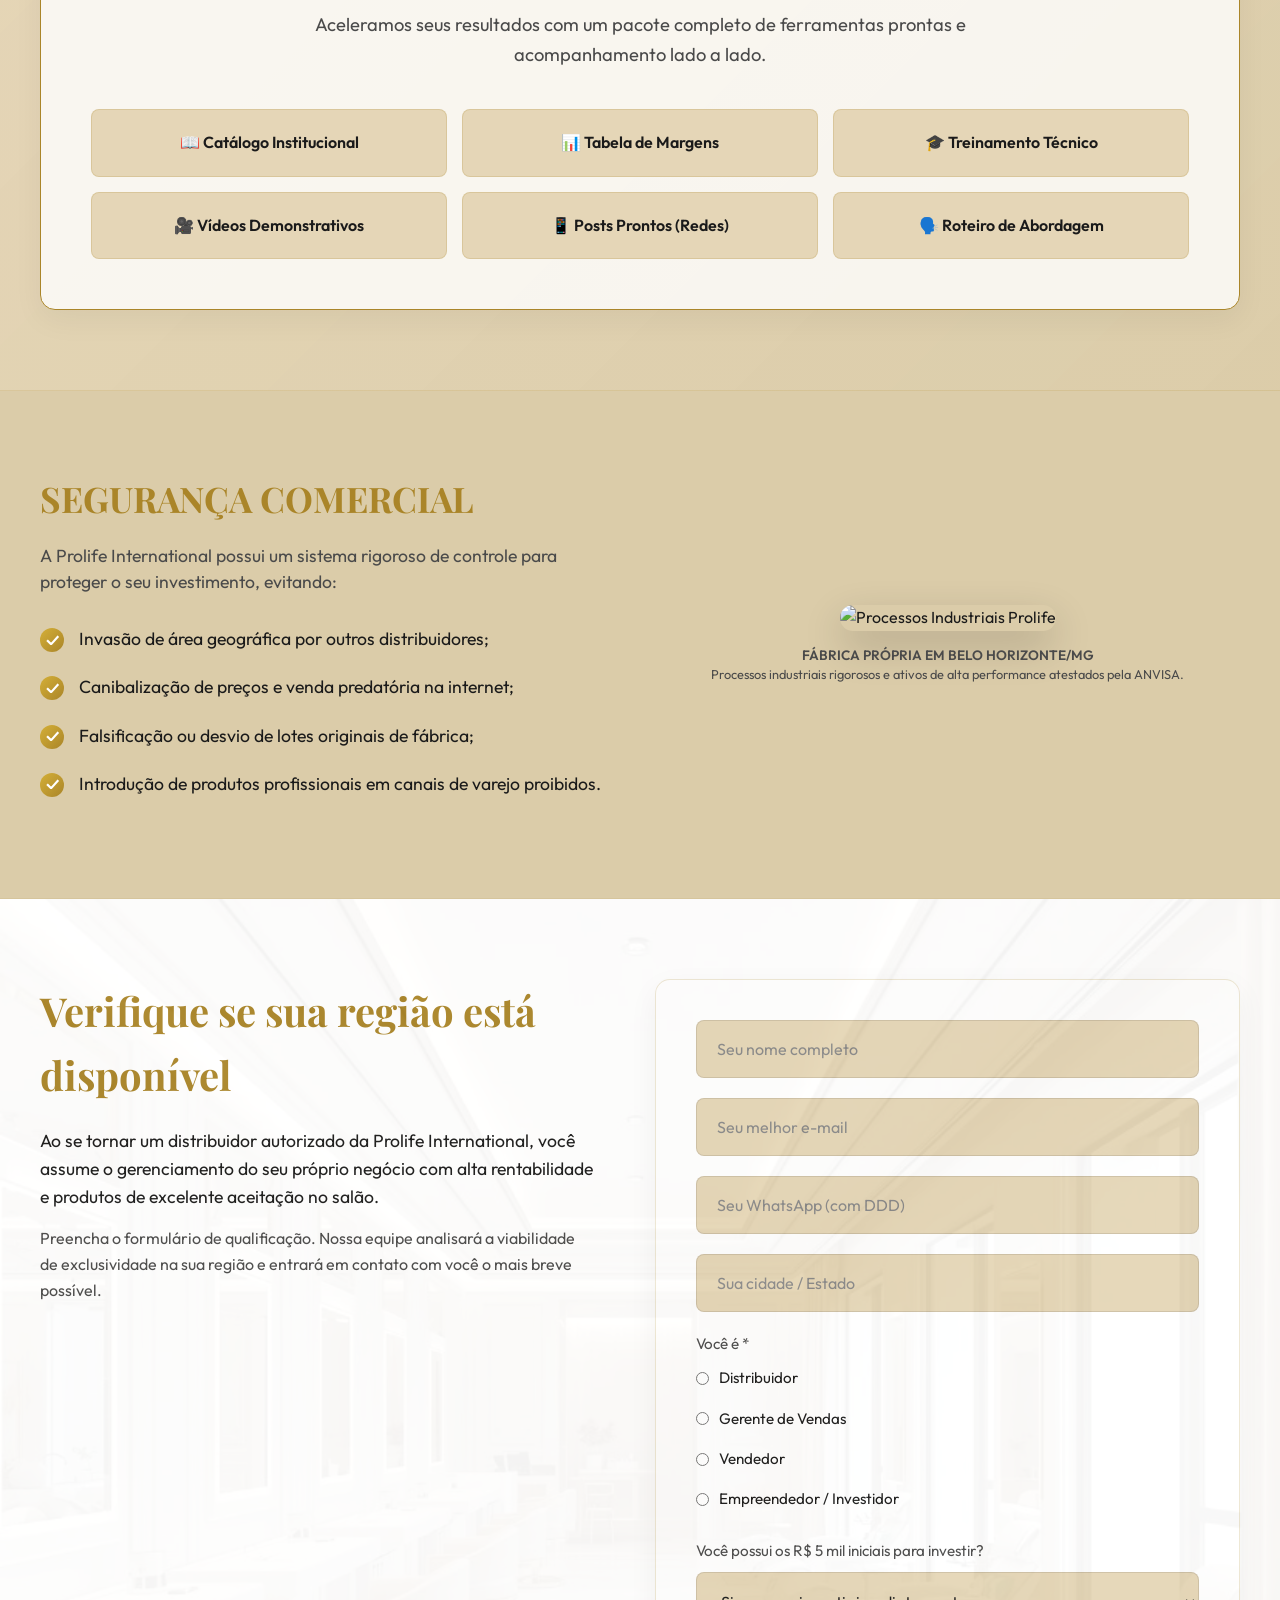
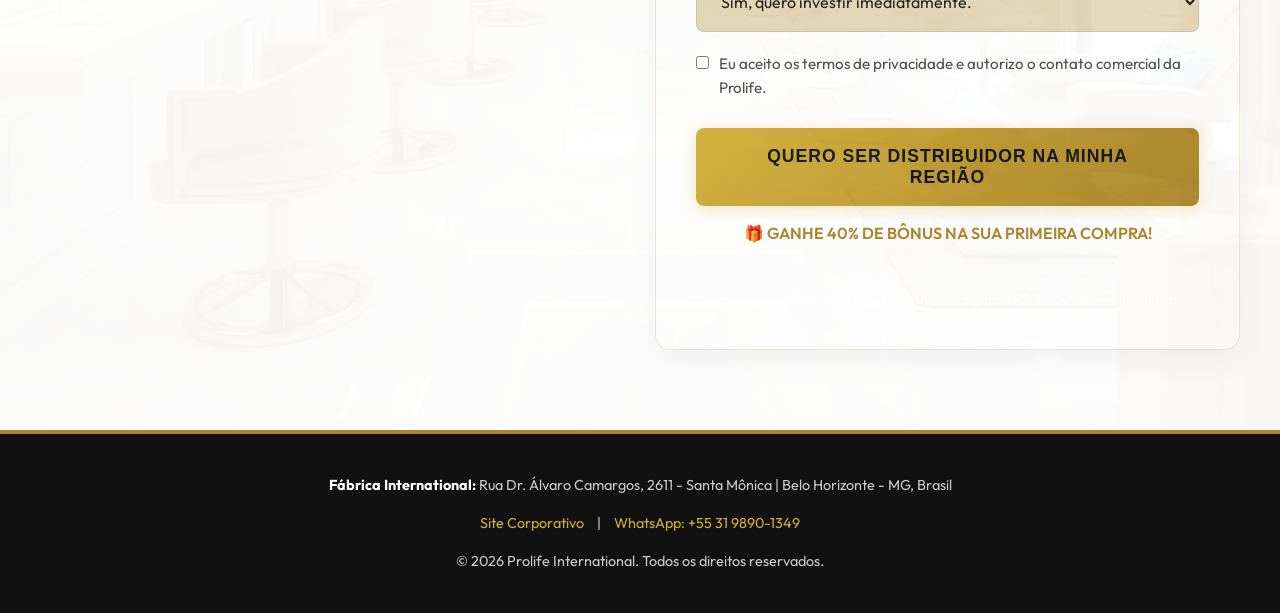
==== commit 87116000: "Redesign hero section to two columns" ====
--- a/index.html
+++ b/index.html
@@ -38,13 +38,18 @@
     <main>
         <!-- 1. Topo -->
         <section class="hero">
-            <div class="container">
-                <h1>Seja Distribuidor de Produtos Capilares da Prolife International na sua região</h1>
-                <p>Venda produtos capilares profissionais direto da fábrica para salões de beleza.</p>
-                <a href="#cadastro" class="btn-cta">Quero ser distribuidor na minha região</a>
-                <div style="margin-top: 20px; font-weight: 600;">
-                    <span style="display: block; font-size: 1.2rem; color: var(--gold-light); margin-bottom: 5px;">🎁 GANHE 40% DE BÔNUS NA SUA PRIMEIRA COMPRA!</span>
-                    <span style="display: block; font-size: 0.9rem; color: #ffffff; line-height: 1.4; max-width: 500px; margin: 0 auto;">Cadastre-se e faça uma compra a partir de R$ 5.000,00. Você receberá 40% do valor comprado em produtos de bônus.<br><span style="opacity: 0.8; font-weight: normal;">Exemplo: comprando R$ 5.000,00, você ganha R$ 2.000,00 em produtos.</span></span>
+            <div class="container hero-content">
+                <div class="hero-text">
+                    <h1>Seja Distribuidor de Produtos Capilares da Prolife International na sua região</h1>
+                    <p>Venda produtos capilares profissionais direto da fábrica para salões de beleza.</p>
+                    <a href="#cadastro" class="btn-cta">Quero ser distribuidor na minha região</a>
+                    <div style="margin-top: 20px; font-weight: 600;">
+                        <span style="display: block; font-size: 1.2rem; color: var(--gold-light); margin-bottom: 5px;">🎁 GANHE 40% DE BÔNUS NA SUA PRIMEIRA COMPRA!</span>
+                        <span style="display: block; font-size: 0.9rem; color: #ffffff; line-height: 1.4; max-width: 500px;">Cadastre-se e faça uma compra a partir de R$ 5.000,00. Você receberá 40% do valor comprado em produtos de bônus.<br><span style="opacity: 0.8; font-weight: normal;">Exemplo: comprando R$ 5.000,00, você ganha R$ 2.000,00 em produtos.</span></span>
+                    </div>
+                </div>
+                <div class="hero-image">
+                    <img src="img/tdprodutos.webp" alt="Produtos Prolife">
                 </div>
             </div>
         </section>
--- a/styles.css
+++ b/styles.css
@@ -28,13 +28,36 @@
 header img { max-height: 50px; display: inline-block; }
 
 /* Hero Banner - Gradiente dourado para preencher laterais em telas grandes */
-.hero { 
-    background-image: linear-gradient(rgba(0, 0, 0, 0.7), rgba(0, 0, 0, 0.85)), url('img/tdprodutos.webp'); 
-    background-position: center center, center center;
-    background-repeat: no-repeat, no-repeat;
-    background-size: cover, cover;
-    background-color: #E5D6B7;
-    color: #ffffff; text-align: center; padding: 120px 20px 100px; 
+.hero {
+    background: #0f0f0f; /* Dark background */
+    color: var(--text-light);
+    padding: 120px 20px 80px;
+    position: relative;
+    overflow: hidden;
+}
+.hero-content {
+    display: flex;
+    flex-direction: column;
+    align-items: center;
+    gap: 40px;
+}
+.hero-text {
+    flex: 1;
+    text-align: center;
+}
+.hero-image {
+    flex: 1;
+    width: 100%;
+    display: flex;
+    justify-content: center;
+}
+.hero-image img {
+    width: 100%;
+    max-width: 500px;
+    height: auto;
+    border-radius: 12px;
+    box-shadow: 0 15px 40px rgba(0,0,0,0.4);
+    border: 1px solid rgba(212, 175, 55, 0.2);
 }
 .hero h1 { font-family: var(--font-serif); font-size: 3.2rem; margin-bottom: 20px; font-weight: 700; color: #d4af37; text-shadow: 2px 2px 8px rgba(0, 0, 0, 0.6); }
 .hero p { font-size: 1.25rem; max-width: 850px; margin: 0 auto 40px; color: #e0e0e0; }
@@ -139,7 +162,22 @@
 
 @media(min-width: 769px) {
     .hero {
-        background-size: 60% 100%, 60% auto; /* Gradiente e imagem limitados a 60%, deixando o fundo E5D6B7 nas laterais */
+        background: radial-gradient(circle at left, #1a1a1a 0%, #0a0a0a 100%);
+        padding: 140px 20px 100px;
+    }
+    .hero-content {
+        flex-direction: row;
+        justify-content: space-between;
+        gap: 60px;
+    }
+    .hero-text {
+        text-align: left;
+    }
+    .hero-image {
+        justify-content: flex-end;
+    }
+    .hero-image img {
+        max-width: 600px;
     }
 }
 
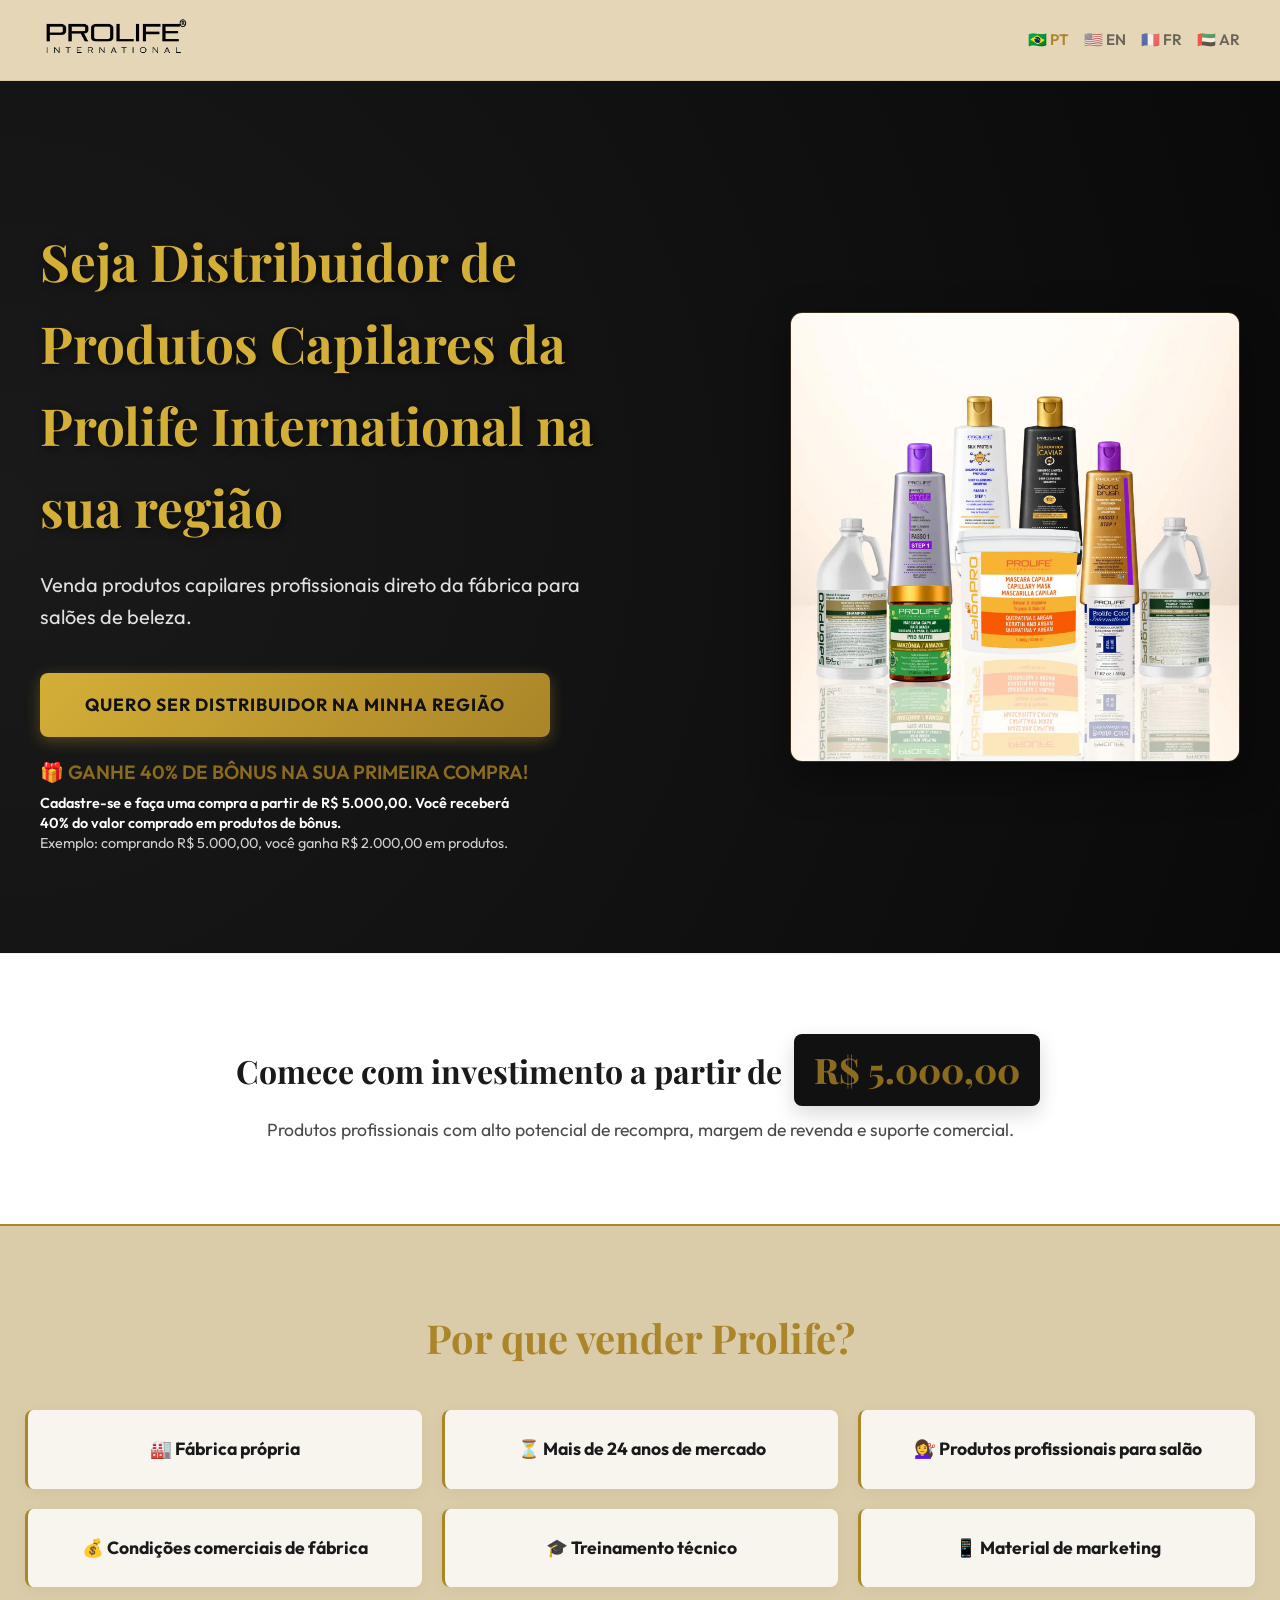
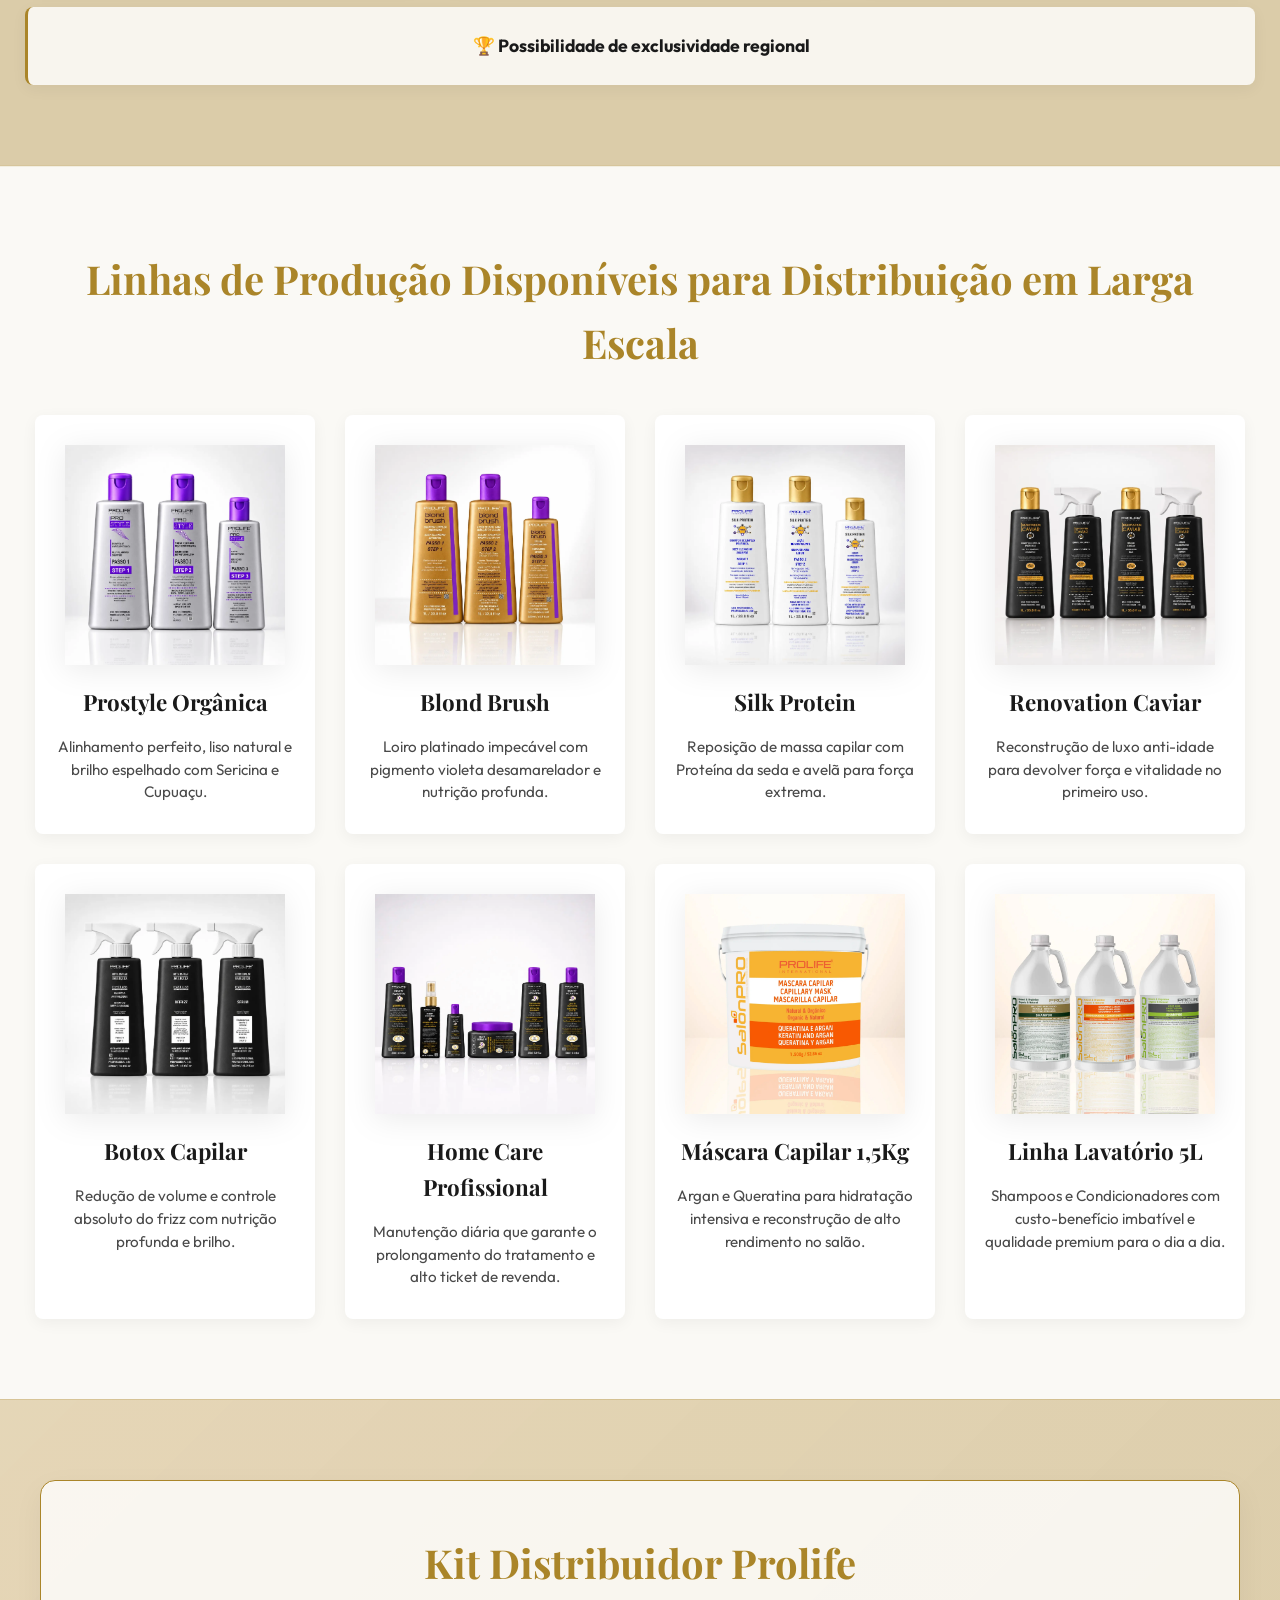
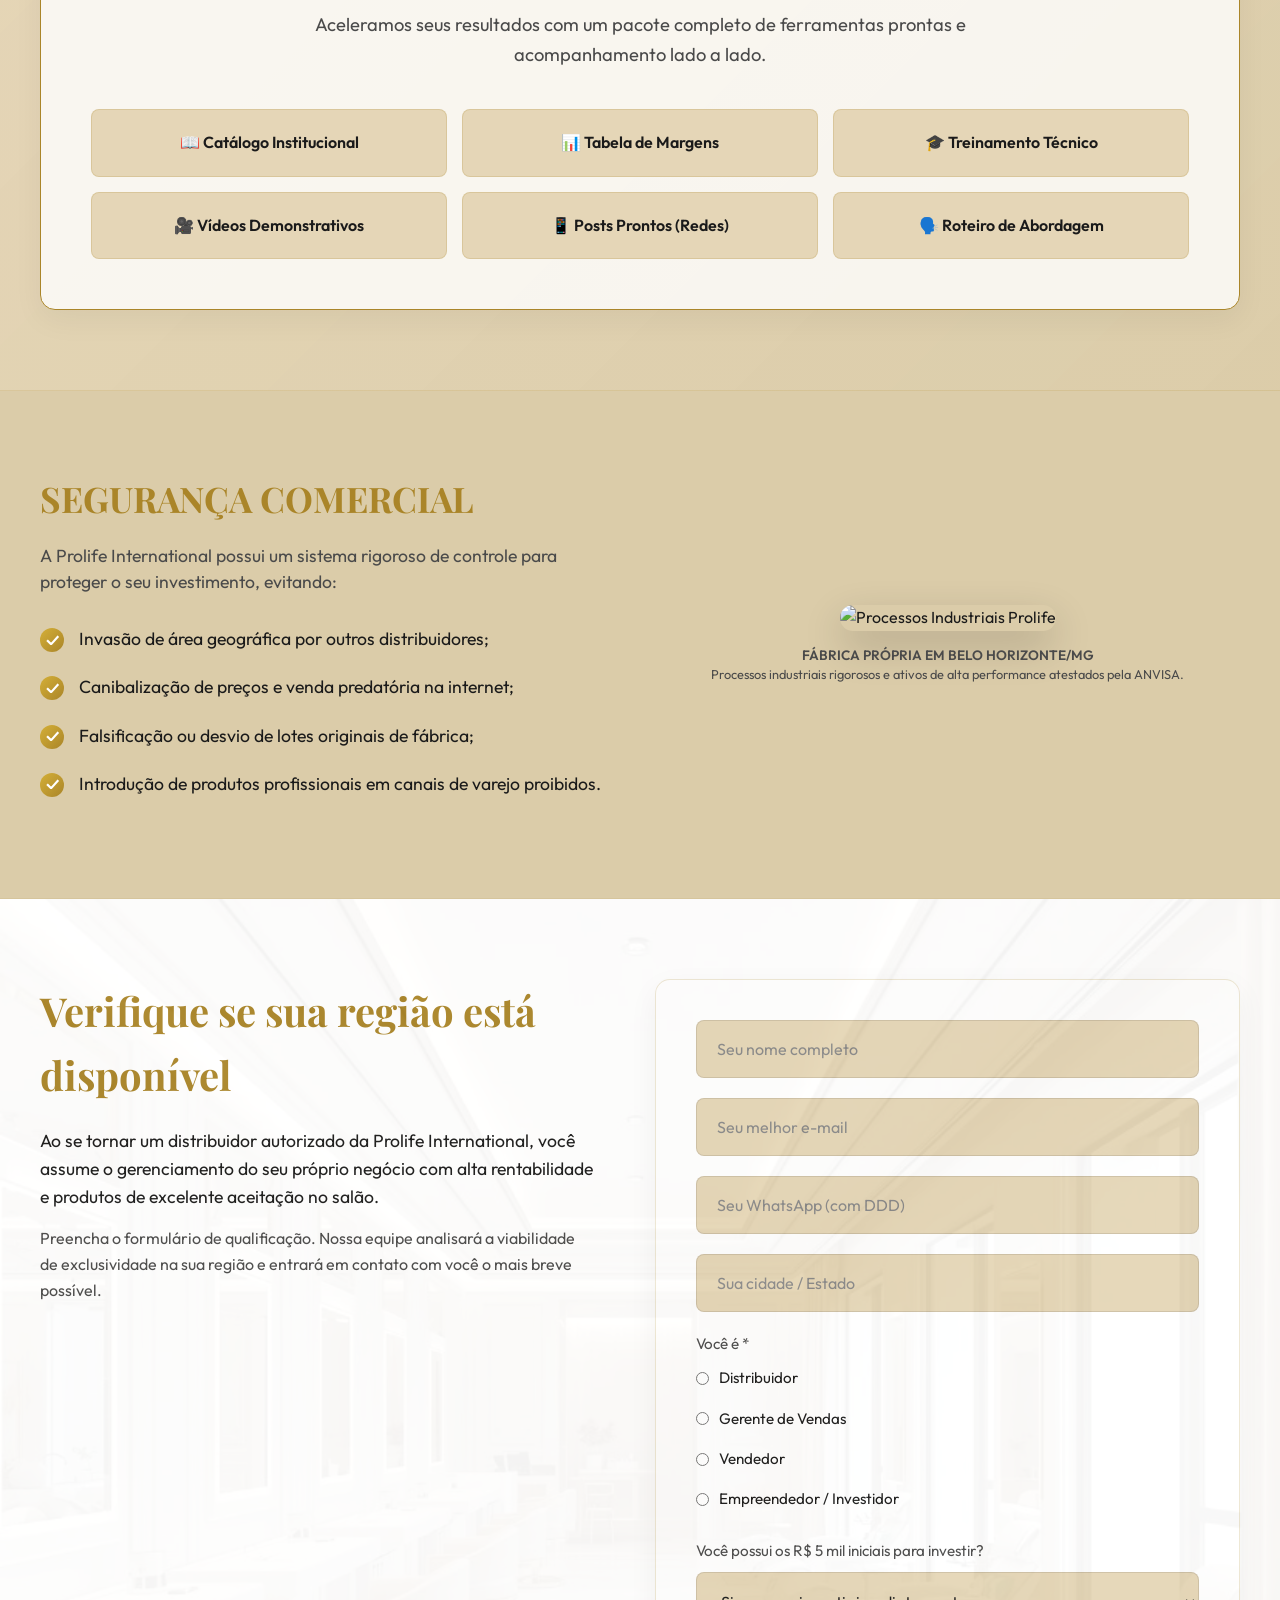
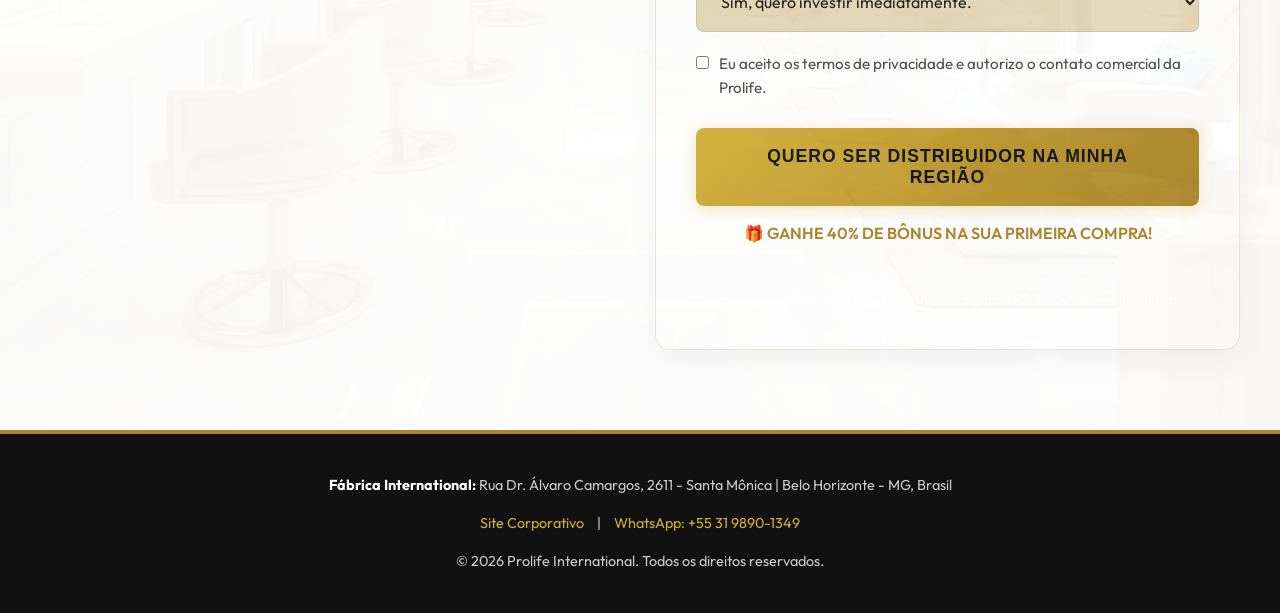
==== commit 732b2e0a: "Reduce desktop hero image size and cache bust CSS" ====
--- a/index.html
+++ b/index.html
@@ -15,7 +15,7 @@
     <link rel="preconnect" href="https://fonts.googleapis.com">
     <link rel="preconnect" href="https://fonts.gstatic.com" crossorigin>
     <link href="https://fonts.googleapis.com/css2?family=Outfit:wght@300;400;600&family=Playfair+Display:ital,wght@0,400;0,600;0,700;1,400&display=swap" rel="stylesheet">
-    <link rel="stylesheet" href="styles.css?v=18">
+    <link rel="stylesheet" href="styles.css?v=2">
 </head>
 <body>
     <!-- Google Tag Manager (noscript) -->
--- a/styles.css
+++ b/styles.css
@@ -177,7 +177,8 @@
         justify-content: flex-end;
     }
     .hero-image img {
-        max-width: 600px;
+        max-width: 450px; /* Reduced image size for better proportion */
+        width: 100%;
     }
 }
 
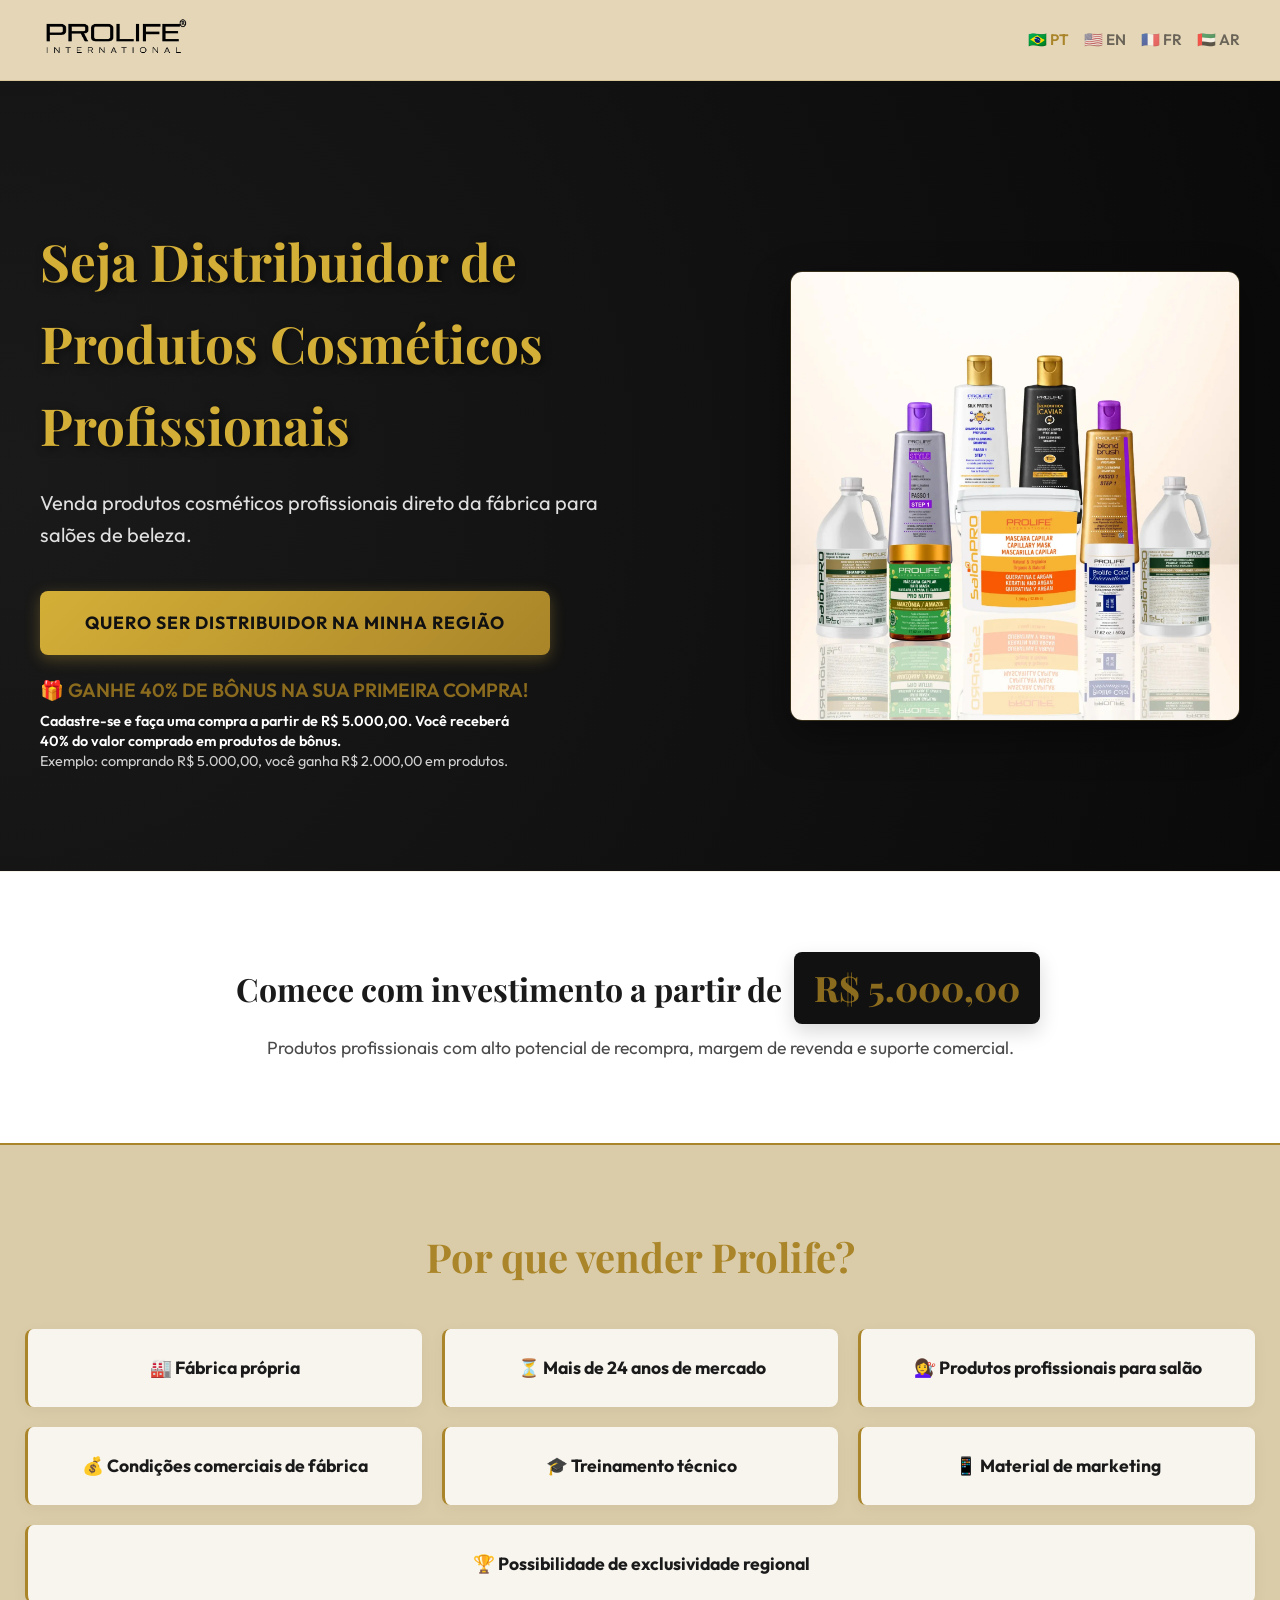
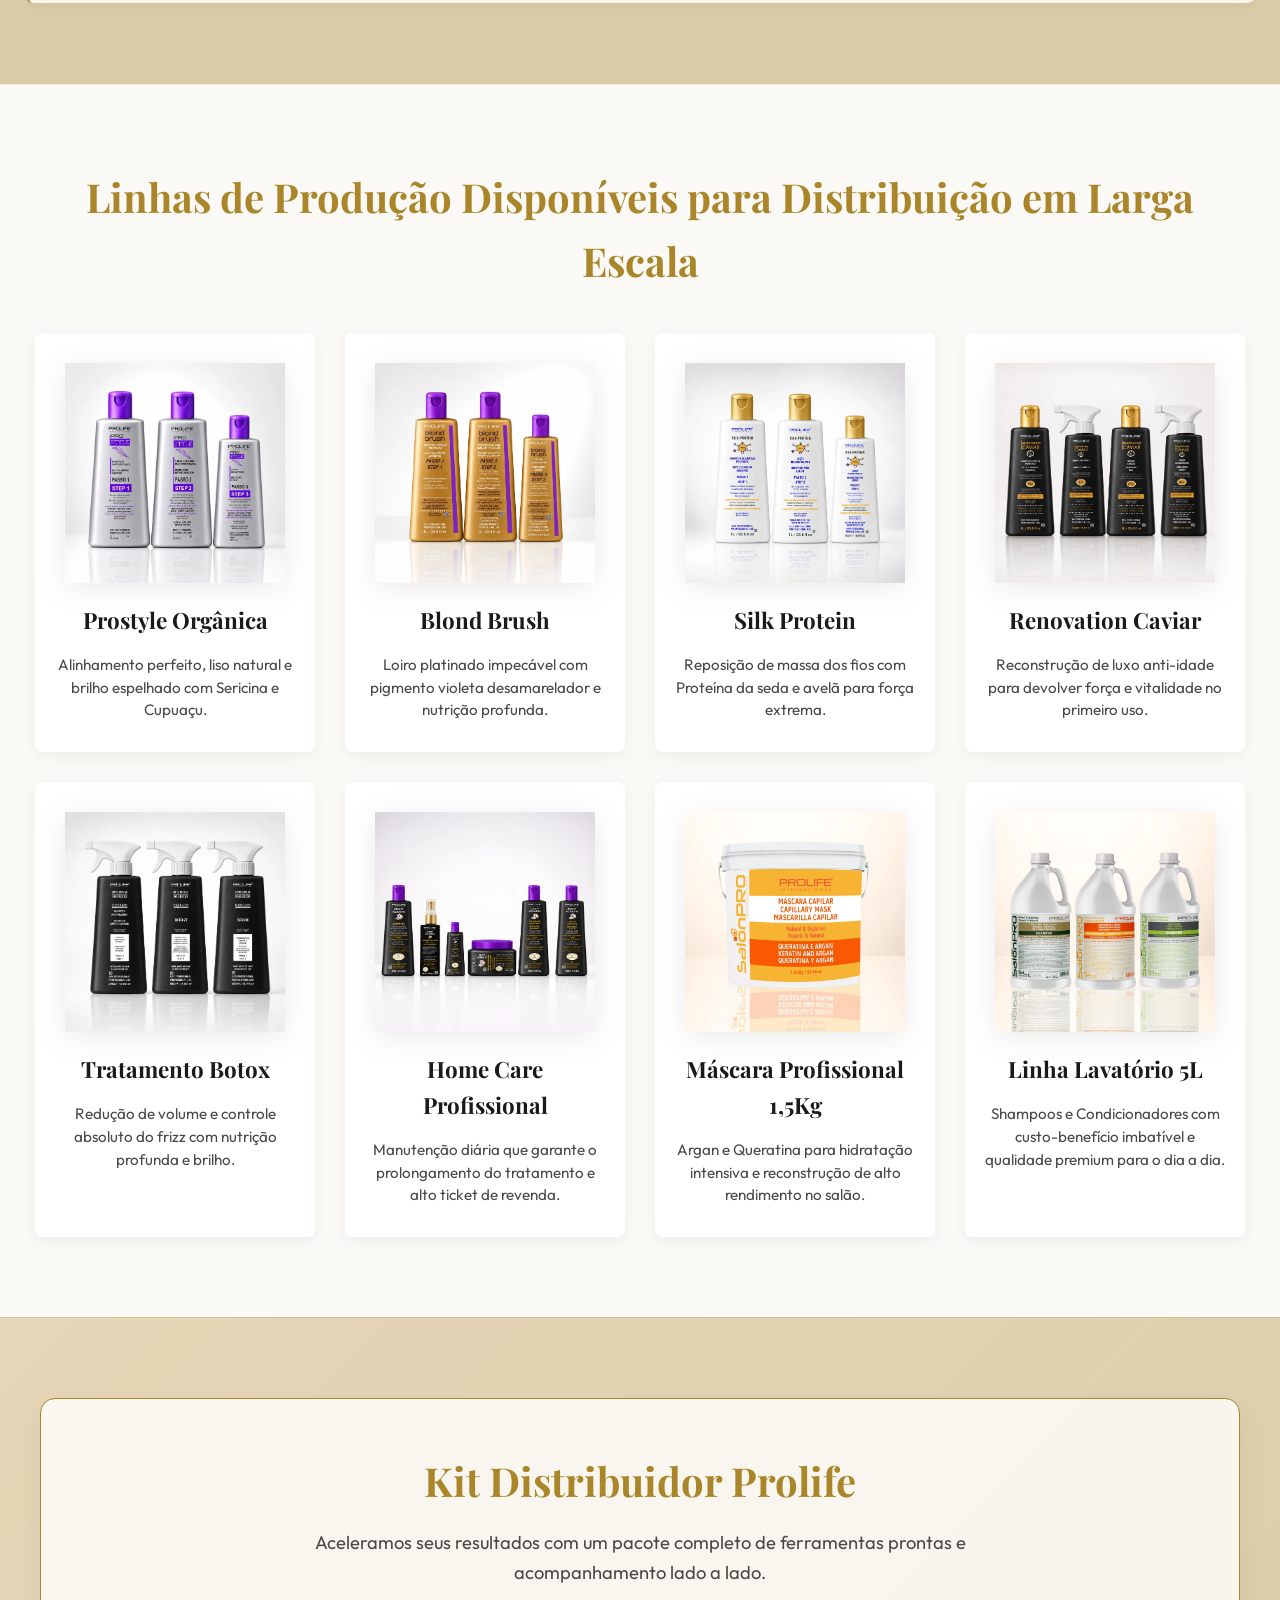
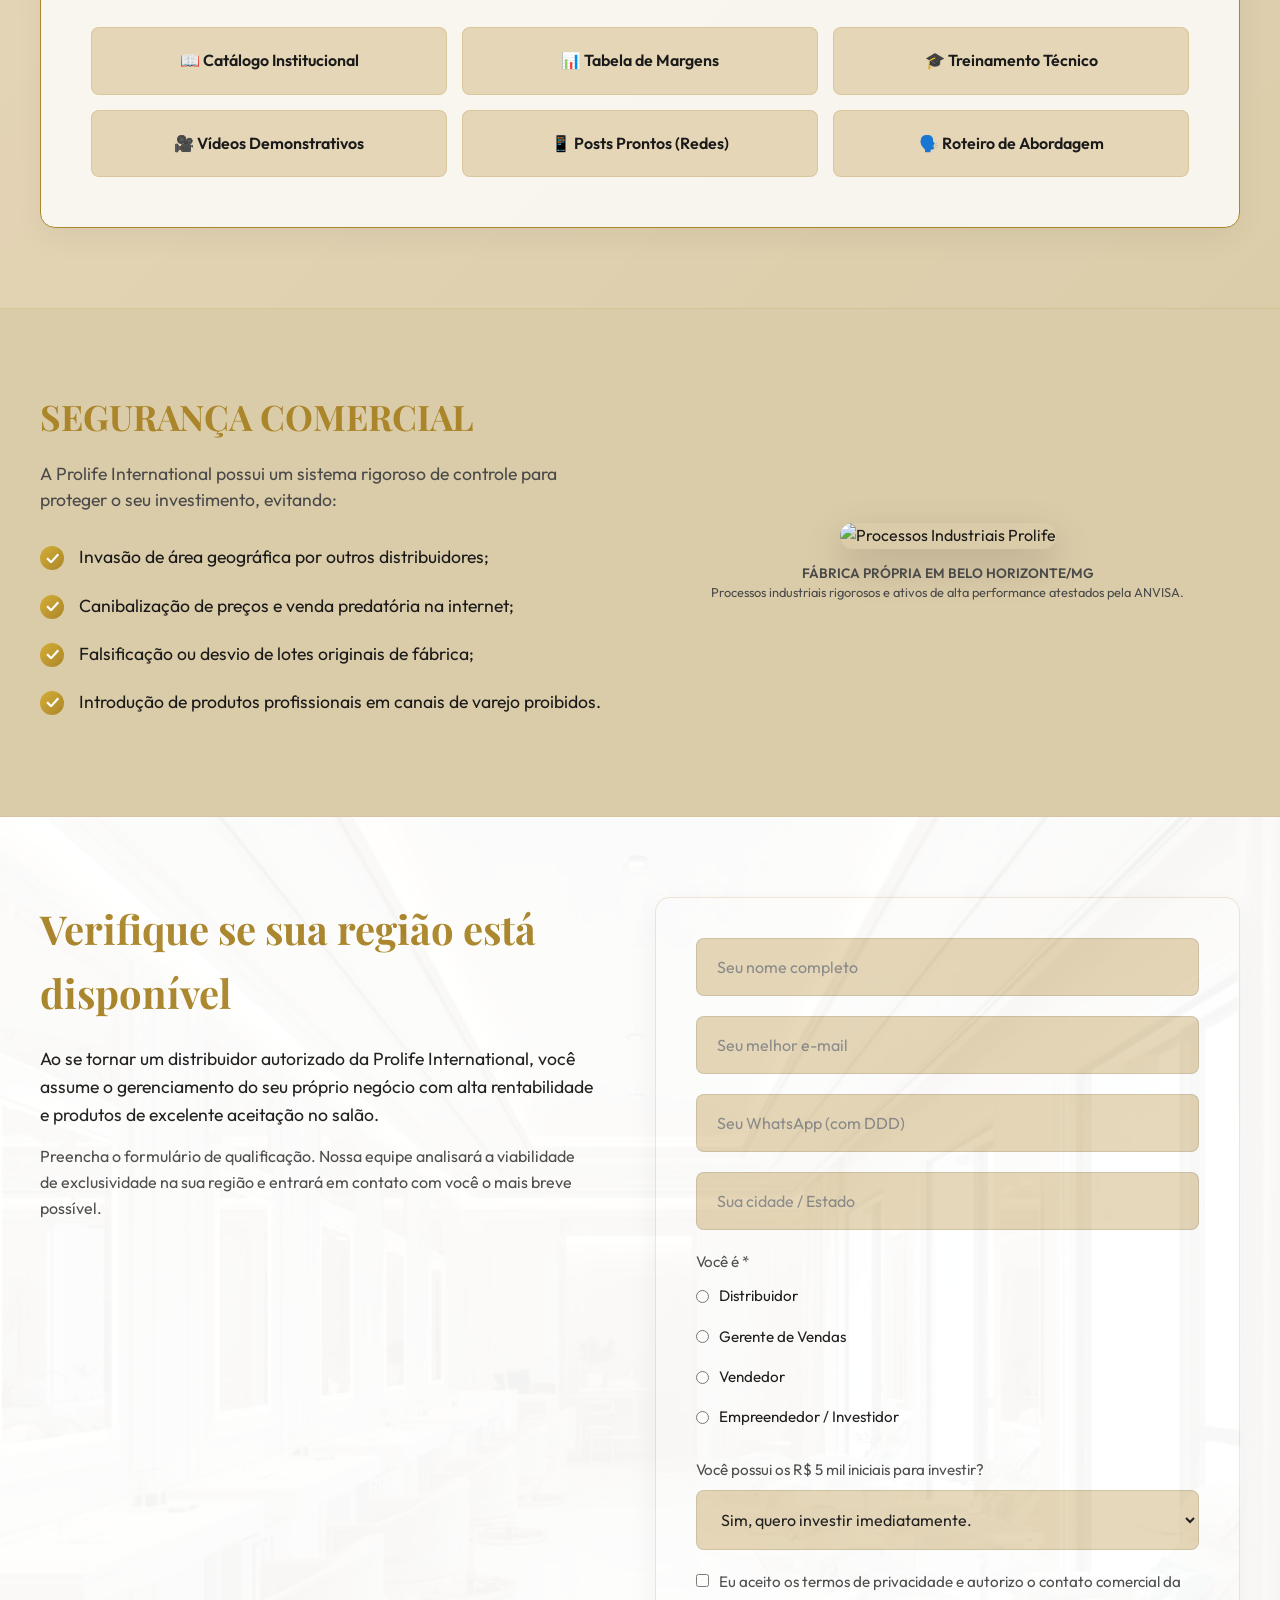
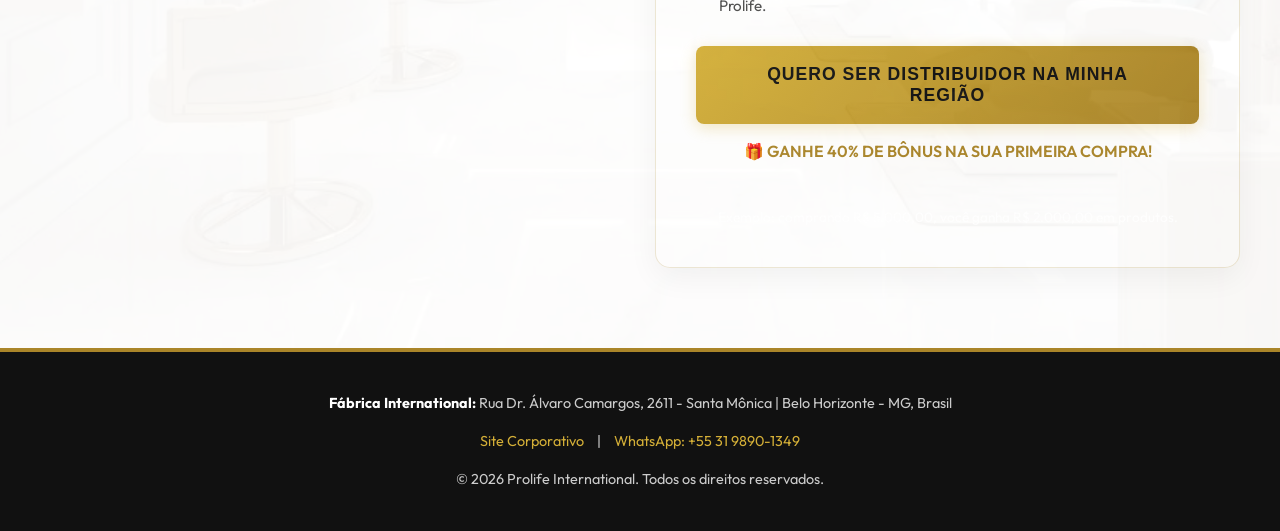
==== commit 40da07d6: "Replace capilares with cosméticos to prevent medical classification by Google" ====
--- a/index.html
+++ b/index.html
@@ -10,8 +10,8 @@
     <!-- End Google Tag Manager -->
     <meta charset="UTF-8">
     <meta name="viewport" content="width=device-width, initial-scale=1.0">
-    <title>Prolife International – Seja um Distribuidor</title>
-    <meta name="description" content="Venda produtos capilares profissionais direto da fábrica para salões de beleza. Seja distribuidor Prolife na sua região.">
+    <title>Seja Distribuidor de Produtos Cosméticos Profissionais</title>
+    <meta name="description" content="Venda produtos cosméticos profissionais direto da fábrica para salões de beleza. Seja distribuidor Prolife na sua região.">
     <link rel="preconnect" href="https://fonts.googleapis.com">
     <link rel="preconnect" href="https://fonts.gstatic.com" crossorigin>
     <link href="https://fonts.googleapis.com/css2?family=Outfit:wght@300;400;600&family=Playfair+Display:ital,wght@0,400;0,600;0,700;1,400&display=swap" rel="stylesheet">
@@ -40,8 +40,8 @@
         <section class="hero">
             <div class="container hero-content">
                 <div class="hero-text">
-                    <h1>Seja Distribuidor de Produtos Capilares da Prolife International na sua região</h1>
-                    <p>Venda produtos capilares profissionais direto da fábrica para salões de beleza.</p>
+                    <h1>Seja Distribuidor de Produtos Cosméticos Profissionais</h1>
+                    <p>Venda produtos cosméticos profissionais direto da fábrica para salões de beleza.</p>
                     <a href="#cadastro" class="btn-cta">Quero ser distribuidor na minha região</a>
                     <div style="margin-top: 20px; font-weight: 600;">
                         <span style="display: block; font-size: 1.2rem; color: var(--gold-light); margin-bottom: 5px;">🎁 GANHE 40% DE BÔNUS NA SUA PRIMEIRA COMPRA!</span>
@@ -101,7 +101,7 @@
                         <div class="produto-card">
                             <img src="img/silkprotein.webp" alt="Silk Protein" class="produto-img">
                             <h4>Silk Protein</h4>
-                            <p>Reposição de massa capilar com Proteína da seda e avelã para força extrema.</p>
+                            <p>Reposição de massa dos fios com Proteína da seda e avelã para força extrema.</p>
                         </div>
                     </div>
                     <div class="produto-card-wrapper">
@@ -113,8 +113,8 @@
                     </div>
                     <div class="produto-card-wrapper">
                         <div class="produto-card">
-                            <img src="img/botoxcapilarhairbotox.webp" alt="Botox Capilar" class="produto-img">
-                            <h4>Botox Capilar</h4>
+                            <img src="img/botoxcapilarhairbotox.webp" alt="Tratamento Botox" class="produto-img">
+                            <h4>Tratamento Botox</h4>
                             <p>Redução de volume e controle absoluto do frizz com nutrição profunda e brilho.</p>
                         </div>
                     </div>
@@ -127,8 +127,8 @@
                     </div>
                     <div class="produto-card-wrapper">
                         <div class="produto-card">
-                            <img src="img/MÁSCARA%20CAPILAR%20PROFISSIONAL%20–%20ARGAN%20E%20QUERATINA.%201,5G.webp" alt="Máscara Capilar Argan e Queratina" class="produto-img">
-                            <h4>Máscara Capilar 1,5Kg</h4>
+                            <img src="img/MÁSCARA%20CAPILAR%20PROFISSIONAL%20–%20ARGAN%20E%20QUERATINA.%201,5G.webp" alt="Máscara de Hidratação Argan e Queratina" class="produto-img">
+                            <h4>Máscara Profissional 1,5Kg</h4>
                             <p>Argan e Queratina para hidratação intensiva e reconstrução de alto rendimento no salão.</p>
                         </div>
                     </div>
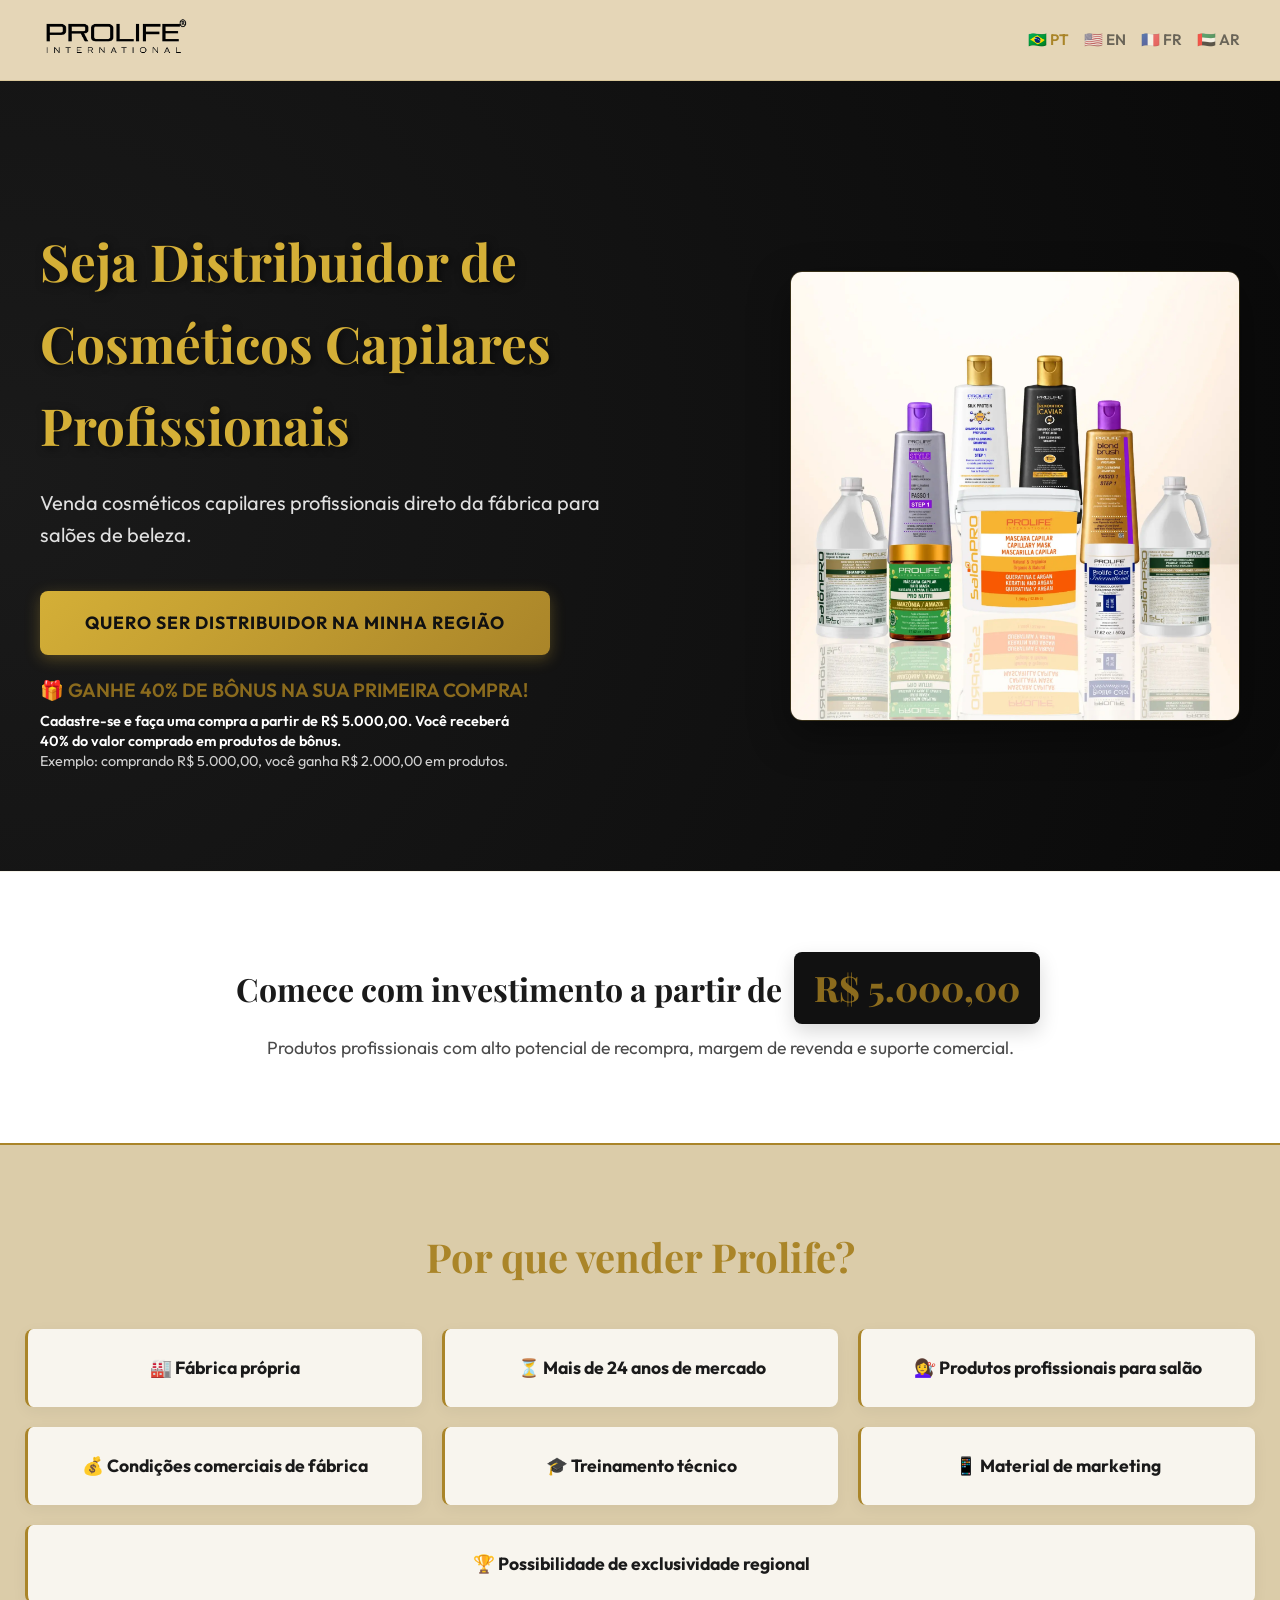
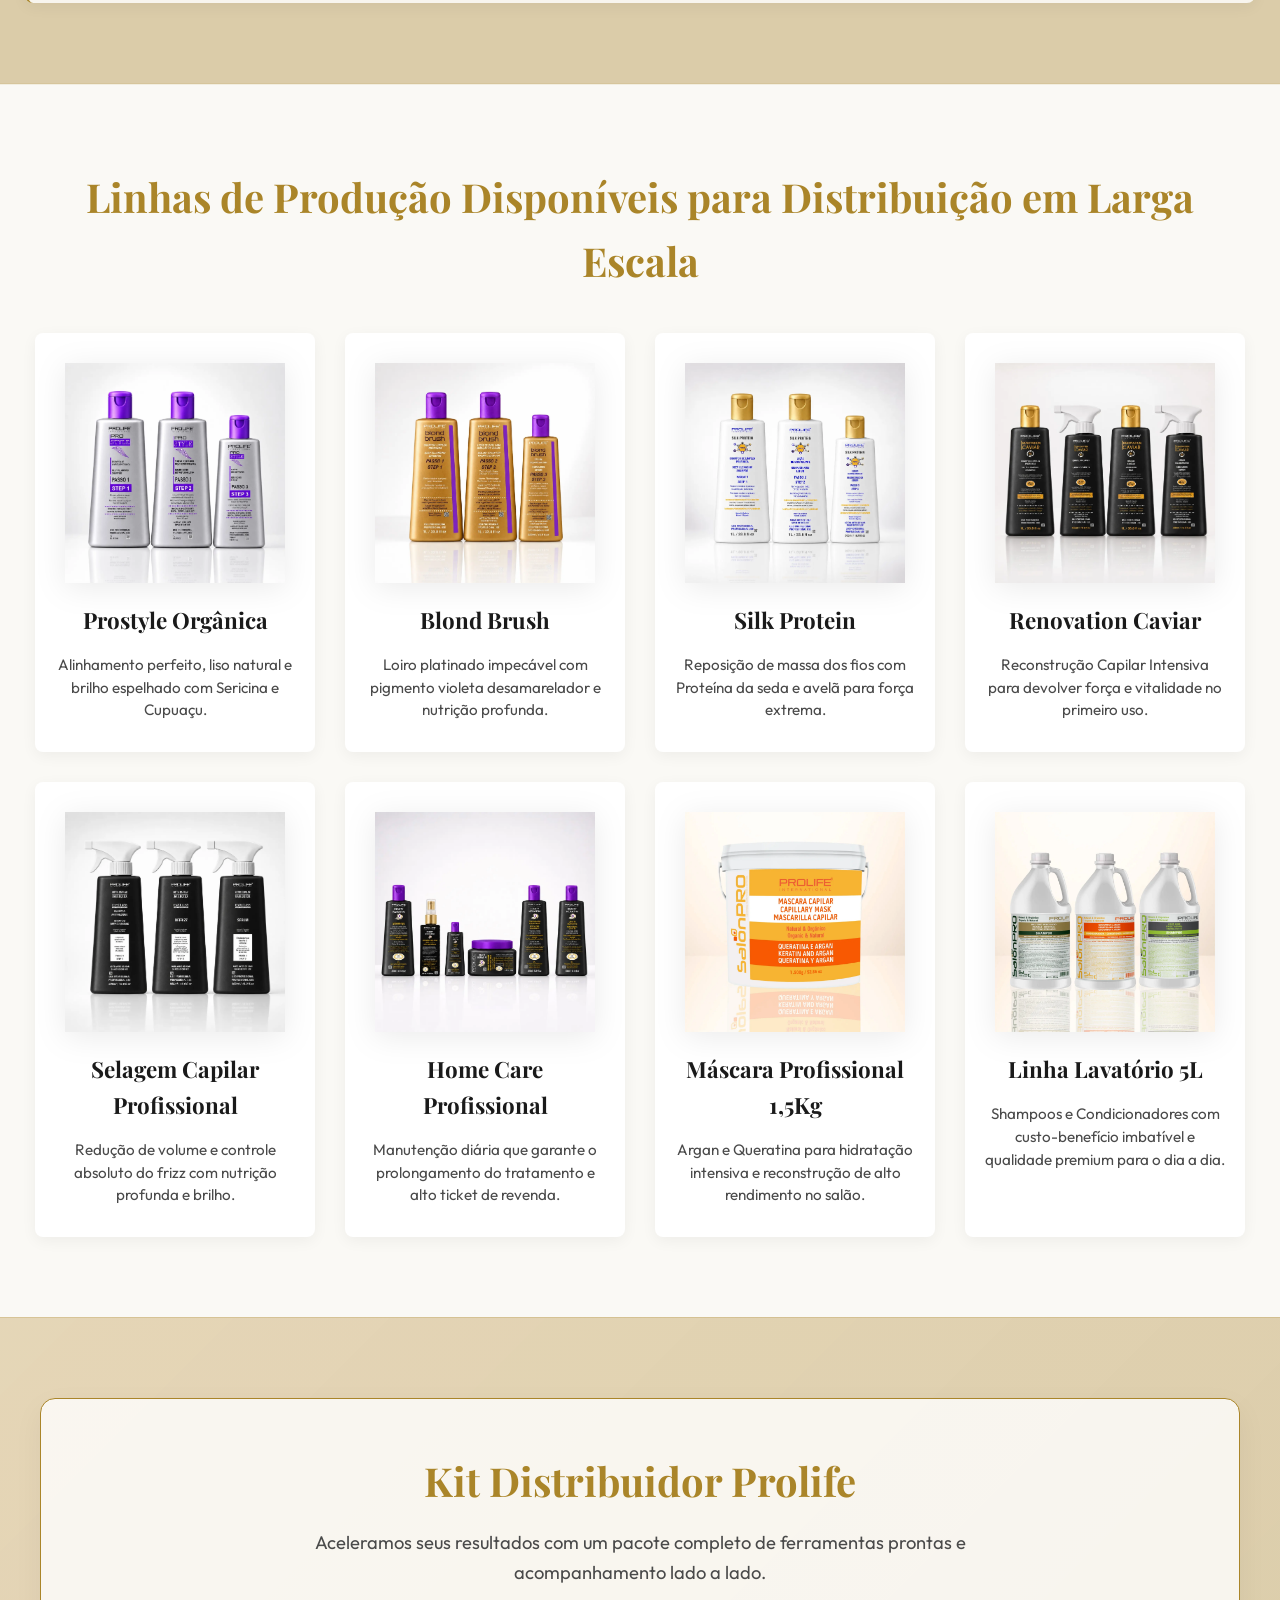
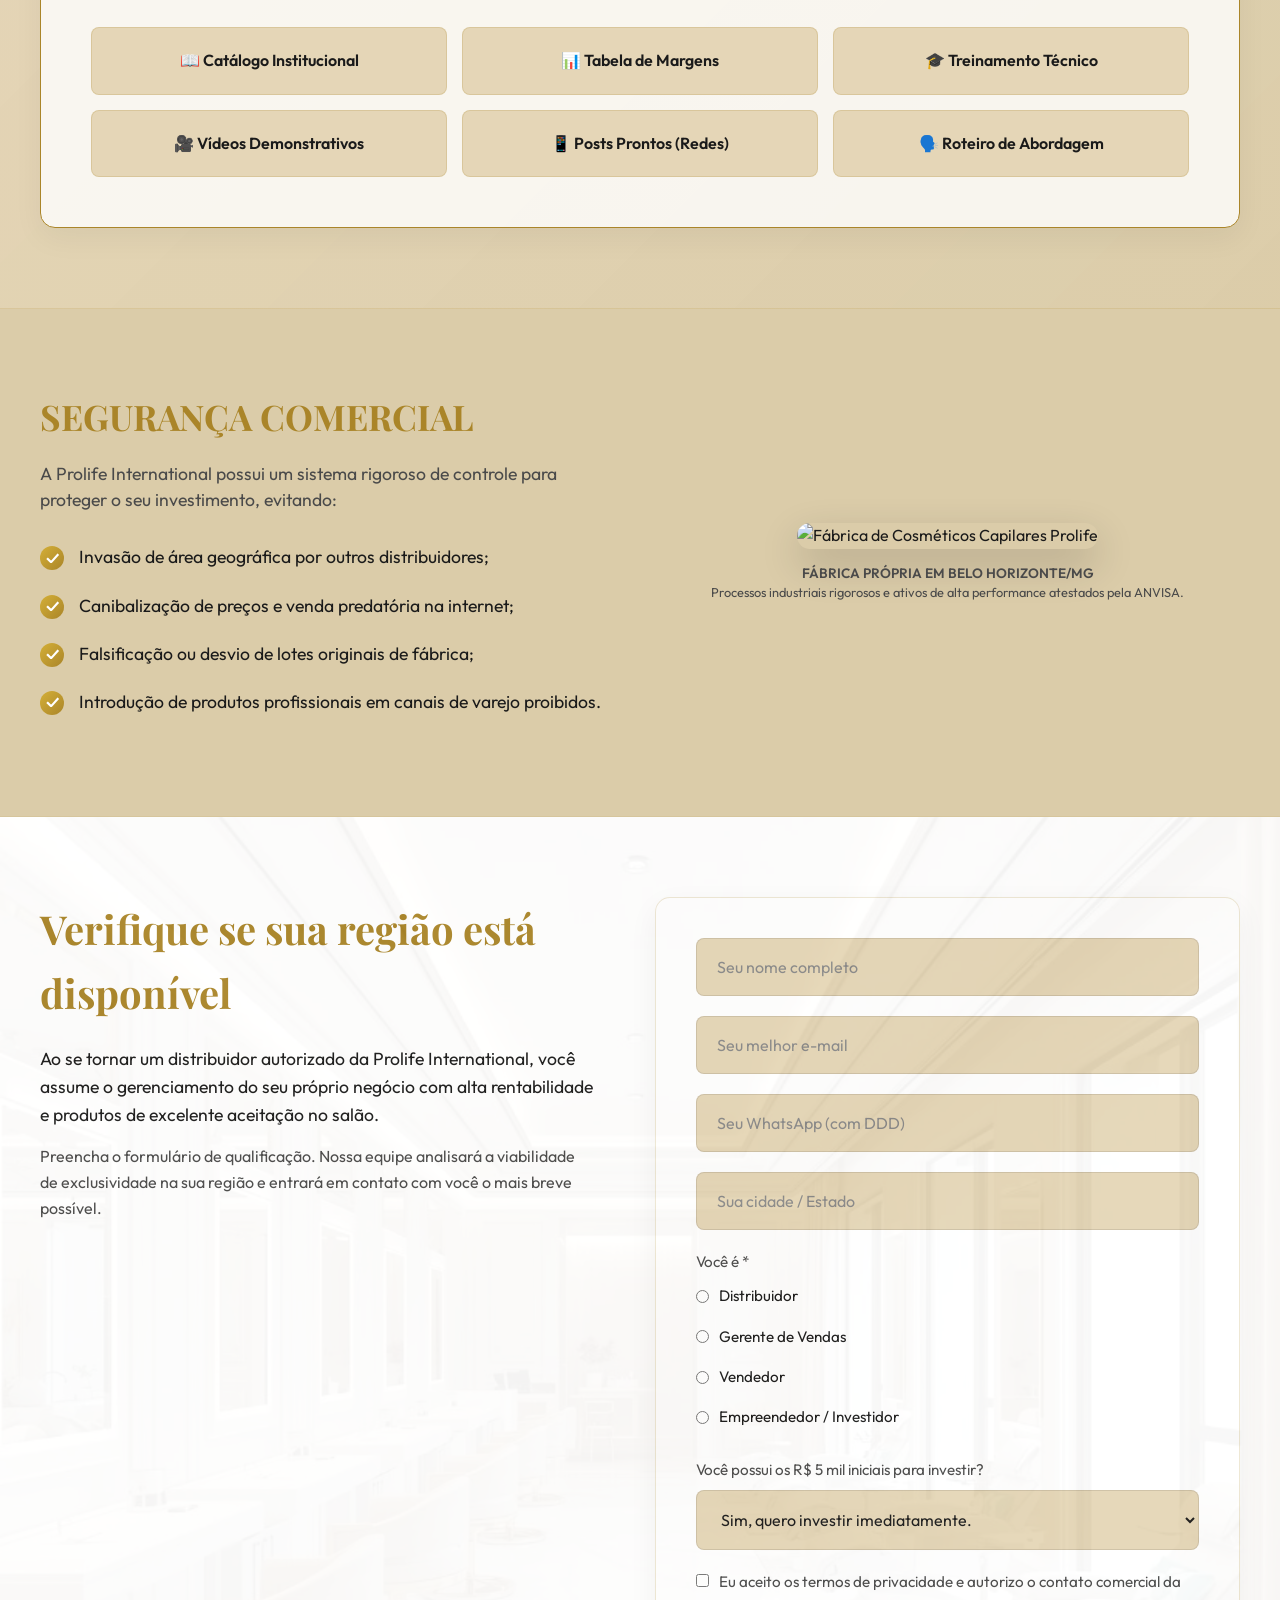
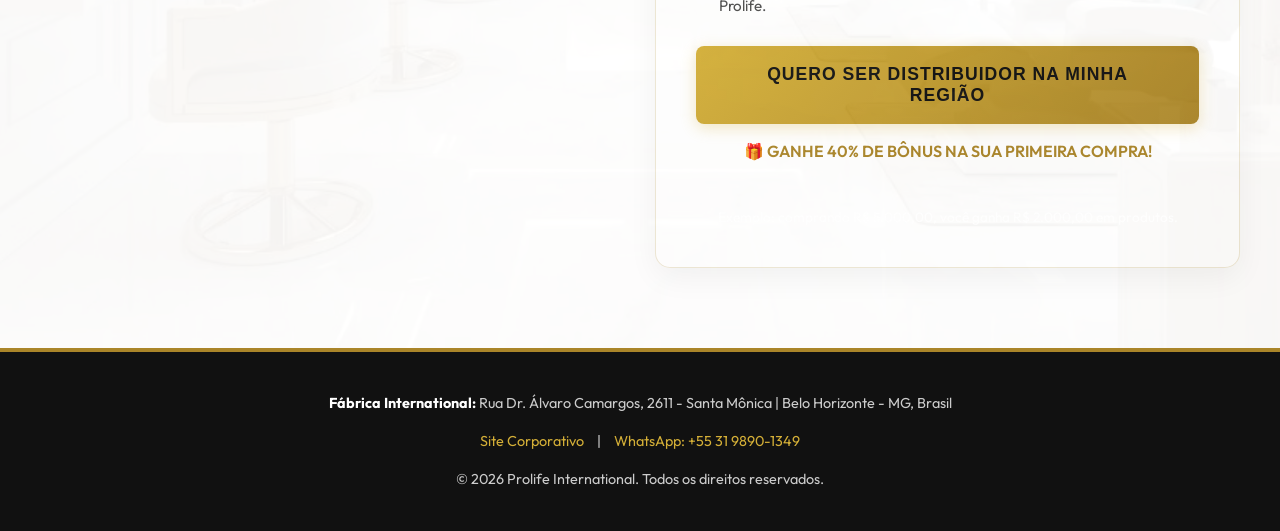
==== commit 775f8cc3: "SEO & B2B Compliance: Add Schema JSON-LD, update meta tags, eliminate Botox/Anti-idade medical risk," ====
--- a/index.html
+++ b/index.html
@@ -10,8 +10,26 @@
     <!-- End Google Tag Manager -->
     <meta charset="UTF-8">
     <meta name="viewport" content="width=device-width, initial-scale=1.0">
-    <title>Seja Distribuidor de Produtos Cosméticos Profissionais</title>
-    <meta name="description" content="Venda produtos cosméticos profissionais direto da fábrica para salões de beleza. Seja distribuidor Prolife na sua região.">
+    <title>Seja Distribuidor de Cosméticos Capilares Profissionais | Prolife</title>
+    <meta name="description" content="Seja um distribuidor autorizado da fábrica Prolife International. Linhas completas de cosméticos capilares profissionais para salões de beleza.">
+    <meta name="keywords" content="distribuidor de cosméticos, produtos para salão de beleza, cosméticos capilares atacado, fábrica de cosméticos">
+    <script type="application/ld+json">
+    {
+      "@context": "https://schema.org",
+      "@type": "WholesaleStore",
+      "name": "Prolife International",
+      "description": "Distribuidora e fábrica de cosméticos profissionais para salões de beleza.",
+      "url": "https://prolifebrazil.com/",
+      "category": "Beauty Supply Store",
+      "address": {
+        "@type": "PostalAddress",
+        "streetAddress": "Rua Dr. Álvaro Camargos, 2611 - Santa Mônica",
+        "addressLocality": "Belo Horizonte",
+        "addressRegion": "MG",
+        "addressCountry": "BR"
+      }
+    }
+    </script>
     <link rel="preconnect" href="https://fonts.googleapis.com">
     <link rel="preconnect" href="https://fonts.gstatic.com" crossorigin>
     <link href="https://fonts.googleapis.com/css2?family=Outfit:wght@300;400;600&family=Playfair+Display:ital,wght@0,400;0,600;0,700;1,400&display=swap" rel="stylesheet">
@@ -25,7 +43,7 @@
 
     <header>
         <div class="container" style="display: flex; justify-content: space-between; align-items: center; flex-wrap: wrap; gap: 15px;">
-            <img alt="Prolife International" src="img/Logo%20letras%20pretas.png" class="logo-img">
+            <img alt="Cosméticos Capilares Prolife International" src="img/Logo%20letras%20pretas.png" class="logo-img">
             <div class="lang-selector">
                 <a href="/" class="active" title="Português">🇧🇷 PT</a>
                 <a href="/en/" title="English">🇺🇸 EN</a>
@@ -40,8 +58,8 @@
         <section class="hero">
             <div class="container hero-content">
                 <div class="hero-text">
-                    <h1>Seja Distribuidor de Produtos Cosméticos Profissionais</h1>
-                    <p>Venda produtos cosméticos profissionais direto da fábrica para salões de beleza.</p>
+                    <h1>Seja Distribuidor de Cosméticos Capilares Profissionais</h1>
+                    <p>Venda cosméticos capilares profissionais direto da fábrica para salões de beleza.</p>
                     <a href="#cadastro" class="btn-cta">Quero ser distribuidor na minha região</a>
                     <div style="margin-top: 20px; font-weight: 600;">
                         <span style="display: block; font-size: 1.2rem; color: var(--gold-light); margin-bottom: 5px;">🎁 GANHE 40% DE BÔNUS NA SUA PRIMEIRA COMPRA!</span>
@@ -49,7 +67,7 @@
                     </div>
                 </div>
                 <div class="hero-image">
-                    <img src="img/tdprodutos.webp" alt="Produtos Prolife">
+                    <img src="img/tdprodutos.webp" alt="Cosméticos Capilares Prolife">
                 </div>
             </div>
         </section>
@@ -85,56 +103,56 @@
                 <div class="row">
                     <div class="produto-card-wrapper">
                         <div class="produto-card">
-                            <img src="img/prostyle.webp" alt="Prostyle Orgânica" class="produto-img">
+                            <img src="img/prostyle.webp" alt="Cosmético Capilar Prostyle Orgânica" class="produto-img">
                             <h4>Prostyle Orgânica</h4>
                             <p>Alinhamento perfeito, liso natural e brilho espelhado com Sericina e Cupuaçu.</p>
                         </div>
                     </div>
                     <div class="produto-card-wrapper">
                         <div class="produto-card">
-                            <img src="img/blondbrush.webp" alt="Blond Brush" class="produto-img">
+                            <img src="img/blondbrush.webp" alt="Cosmético Capilar Blond Brush" class="produto-img">
                             <h4>Blond Brush</h4>
                             <p>Loiro platinado impecável com pigmento violeta desamarelador e nutrição profunda.</p>
                         </div>
                     </div>
                     <div class="produto-card-wrapper">
                         <div class="produto-card">
-                            <img src="img/silkprotein.webp" alt="Silk Protein" class="produto-img">
+                            <img src="img/silkprotein.webp" alt="Cosmético Capilar Silk Protein" class="produto-img">
                             <h4>Silk Protein</h4>
                             <p>Reposição de massa dos fios com Proteína da seda e avelã para força extrema.</p>
                         </div>
                     </div>
                     <div class="produto-card-wrapper">
                         <div class="produto-card">
-                            <img src="img/renovationcaviar.webp" alt="Renovation Caviar" class="produto-img">
+                            <img src="img/renovationcaviar.webp" alt="Cosmético Capilar Renovation Caviar" class="produto-img">
                             <h4>Renovation Caviar</h4>
-                            <p>Reconstrução de luxo anti-idade para devolver força e vitalidade no primeiro uso.</p>
-                        </div>
-                    </div>
-                    <div class="produto-card-wrapper">
-                        <div class="produto-card">
-                            <img src="img/botoxcapilarhairbotox.webp" alt="Tratamento Botox" class="produto-img">
-                            <h4>Tratamento Botox</h4>
+                            <p>Reconstrução Capilar Intensiva para devolver força e vitalidade no primeiro uso.</p>
+                        </div>
+                    </div>
+                    <div class="produto-card-wrapper">
+                        <div class="produto-card">
+                            <img src="img/botoxcapilarhairbotox.webp" alt="Tratamento Capilar Selagem Prolife" class="produto-img">
+                            <h4>Selagem Capilar Profissional</h4>
                             <p>Redução de volume e controle absoluto do frizz com nutrição profunda e brilho.</p>
                         </div>
                     </div>
                     <div class="produto-card-wrapper">
                         <div class="produto-card">
-                            <img src="img/kitbeauty%20keratin.webp" alt="Home Care Profissional" class="produto-img">
+                            <img src="img/kitbeauty%20keratin.webp" alt="Cosmético Capilar Home Care Profissional" class="produto-img">
                             <h4>Home Care Profissional</h4>
                             <p>Manutenção diária que garante o prolongamento do tratamento e alto ticket de revenda.</p>
                         </div>
                     </div>
                     <div class="produto-card-wrapper">
                         <div class="produto-card">
-                            <img src="img/MÁSCARA%20CAPILAR%20PROFISSIONAL%20–%20ARGAN%20E%20QUERATINA.%201,5G.webp" alt="Máscara de Hidratação Argan e Queratina" class="produto-img">
+                            <img src="img/MÁSCARA%20CAPILAR%20PROFISSIONAL%20–%20ARGAN%20E%20QUERATINA.%201,5G.webp" alt="Cosmético Máscara de Hidratação Capilar Argan e Queratina" class="produto-img">
                             <h4>Máscara Profissional 1,5Kg</h4>
                             <p>Argan e Queratina para hidratação intensiva e reconstrução de alto rendimento no salão.</p>
                         </div>
                     </div>
                     <div class="produto-card-wrapper">
                         <div class="produto-card">
-                            <img src="img/SHAMPOOS%20E%20CONDICIONADORES%20PROFISSIONAIS%205L.webp" alt="Linha Lavatório 5L" class="produto-img">
+                            <img src="img/SHAMPOOS%20E%20CONDICIONADORES%20PROFISSIONAIS%205L.webp" alt="Cosmético Capilar Linha Lavatório 5L" class="produto-img">
                             <h4>Linha Lavatório 5L</h4>
                             <p>Shampoos e Condicionadores com custo-benefício imbatível e qualidade premium para o dia a dia.</p>
                         </div>
@@ -177,7 +195,7 @@
                     </div>
                     <div class="col-50" style="display: flex; align-items: center; justify-content: center;">
                         <div class="box-fabrica-img" style="text-align: center; max-width: 500px; margin: 0 auto;">
-                            <img src="img/processos%20industriais%20prolife.webp" alt="Processos Industriais Prolife" style="width: 100%; border-radius: 15px; box-shadow: 0 15px 40px rgba(0,0,0,0.2);">
+                            <img src="img/processos%20industriais%20prolife.webp" alt="Fábrica de Cosméticos Capilares Prolife" style="width: 100%; border-radius: 15px; box-shadow: 0 15px 40px rgba(0,0,0,0.2);">
                             <p style="font-size: 0.85rem; color: var(--text-dim); margin-top: 15px; font-weight: 600; line-height: 1.4;">FÁBRICA PRÓPRIA EM BELO HORIZONTE/MG<br><span style="font-weight: 400; font-size: 0.8rem;">Processos industriais rigorosos e ativos de alta performance atestados pela ANVISA.</span></p>
                         </div>
                     </div>
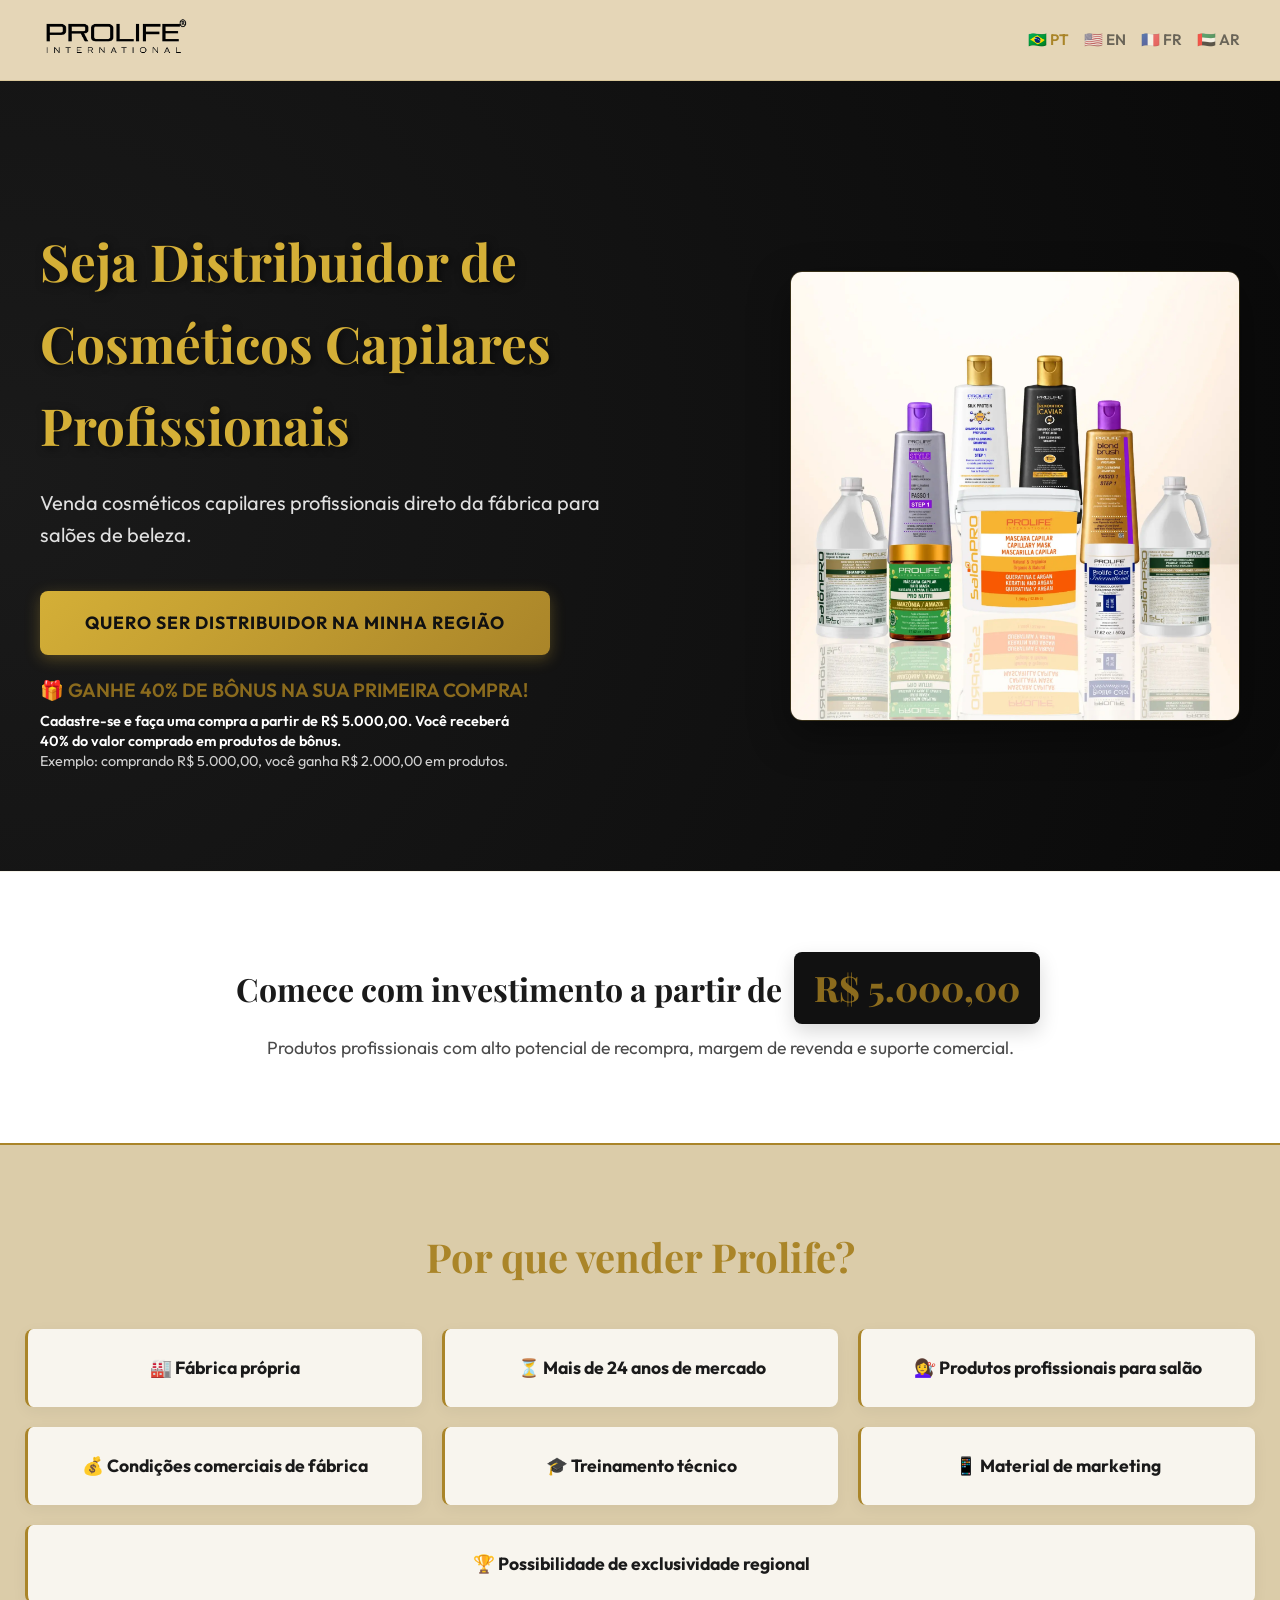
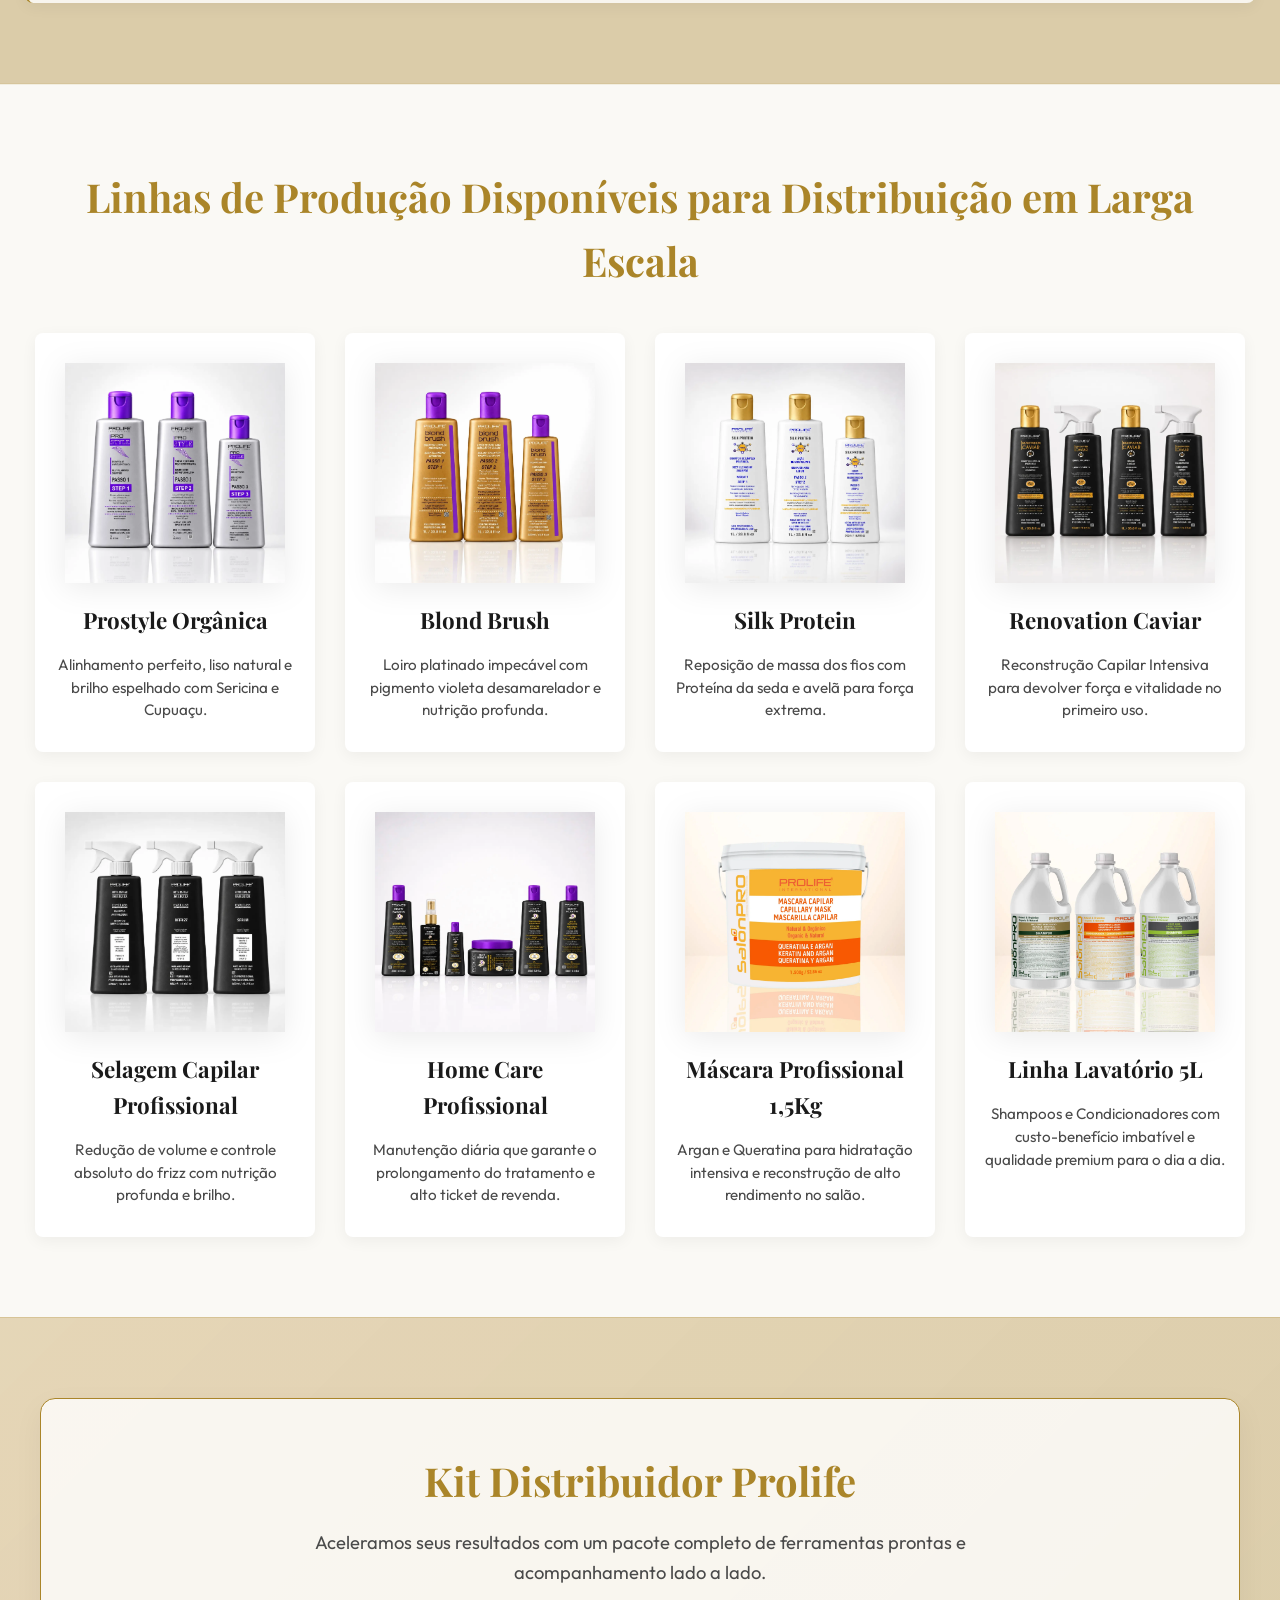
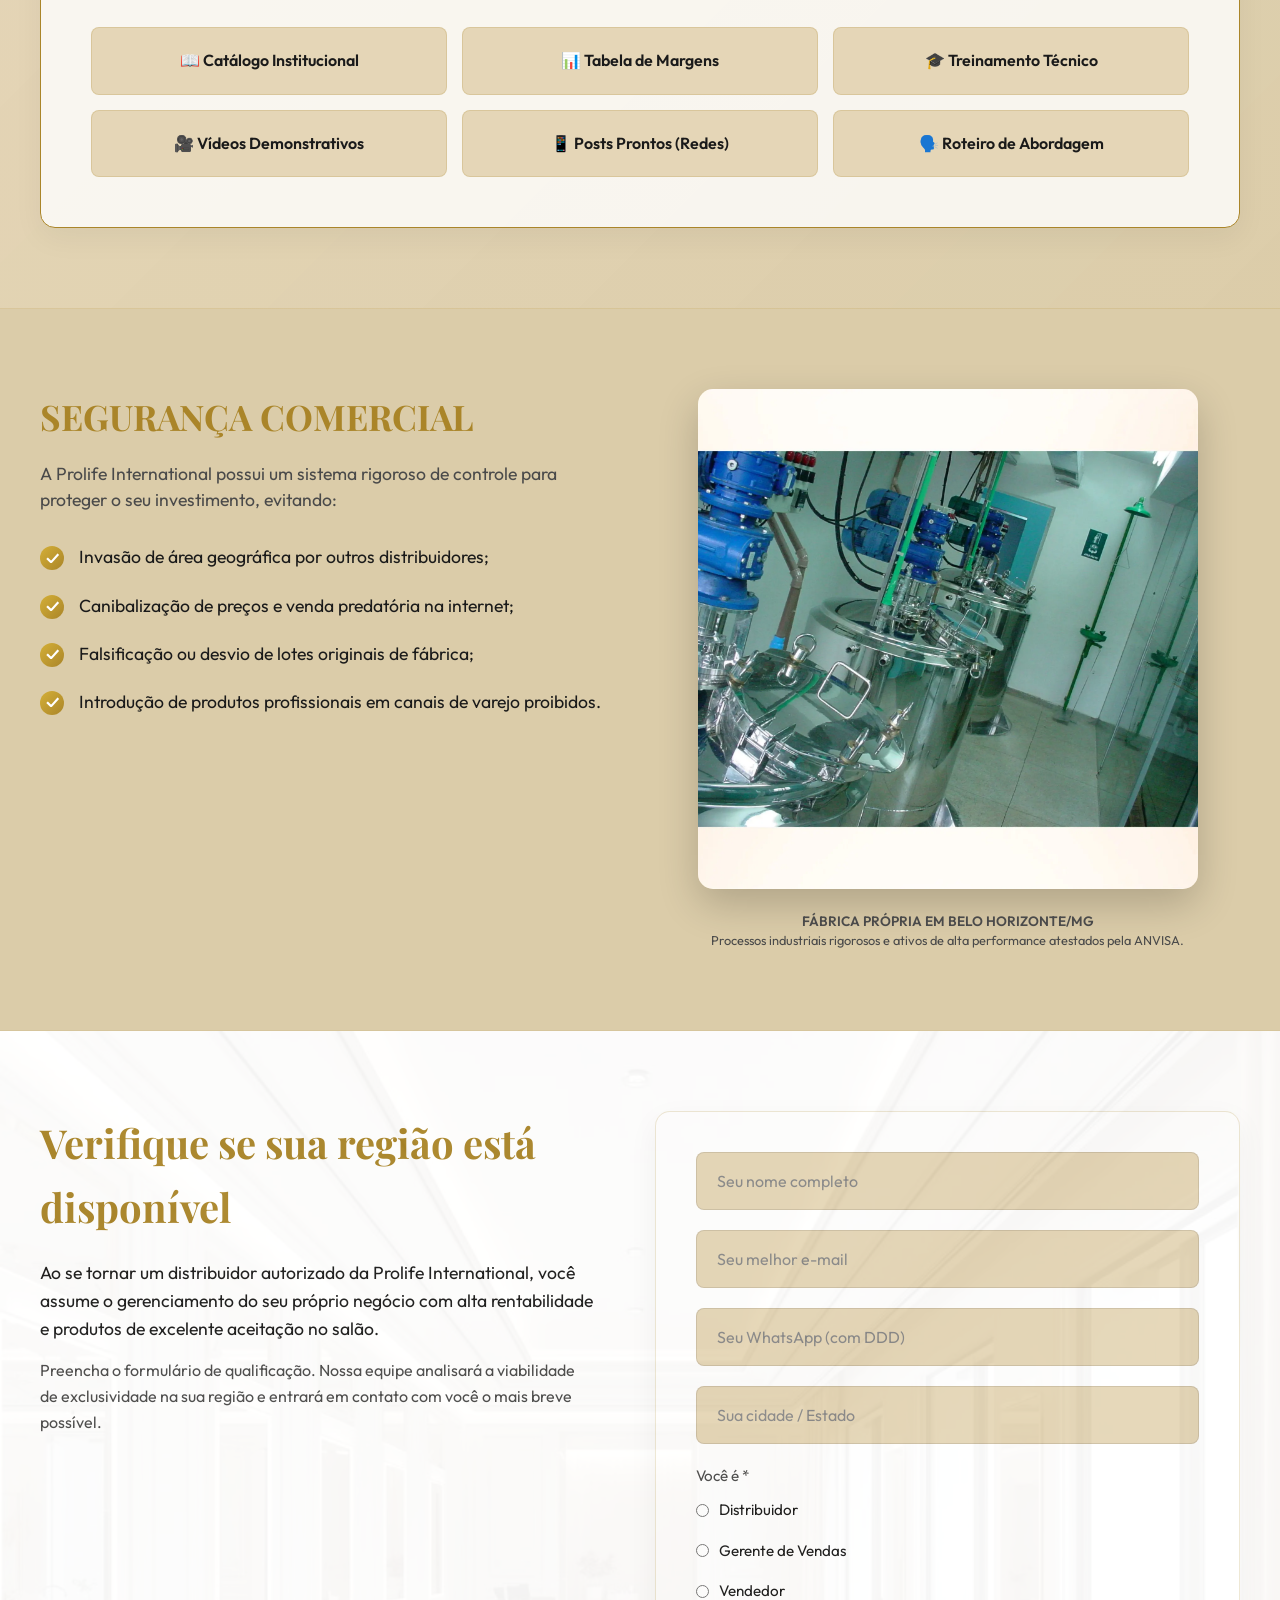
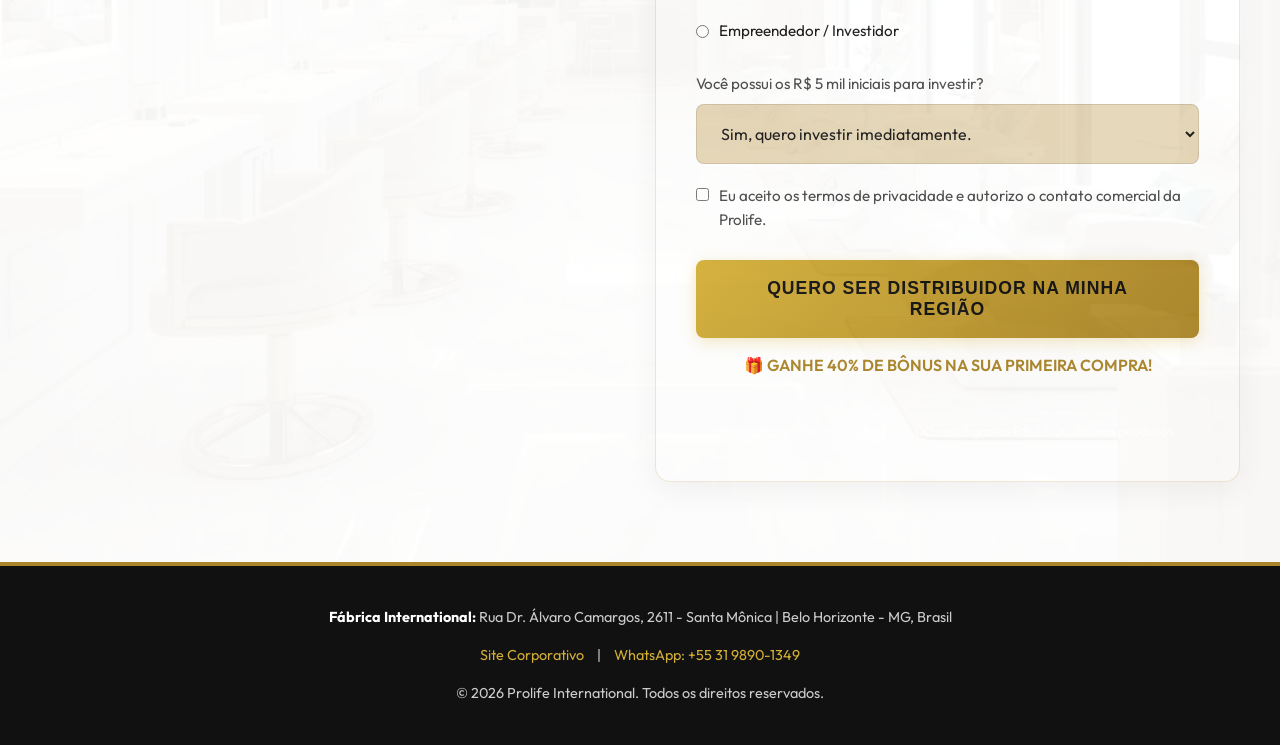
==== commit 89344fbf: "Integrate Google Sheets lead capture webhook across all language pages" ====
--- a/index.html
+++ b/index.html
@@ -307,8 +307,25 @@
                 // Salva o link para a página de obrigado
                 localStorage.setItem('wa_link', waUrl);
                 
-                // Redireciona a aba atual para a página de obrigado (sem bloqueio de popup)
-                window.location.href = "obrigado.html";
+                // Envia os dados para a Planilha do Google Sheets
+                const scriptURL = "https://script.google.com/macros/s/AKfycbwHma_uNEJ9ZJBJ2dfF7UtSPkAgPgcz4TCxY8XT2UGP70fh-w7qHgR8skQDnD1xt_MT/exec";
+                const payload = {
+                    name: nome,
+                    email: email,
+                    whatsapp: zap,
+                    city: city,
+                    voce_e: role,
+                    invest_ready: invest
+                };
+
+                fetch(scriptURL, {
+                    method: 'POST',
+                    mode: 'no-cors',
+                    headers: { 'Content-Type': 'application/json' },
+                    body: JSON.stringify(payload)
+                }).finally(function () {
+                    window.location.href = "obrigado.html";
+                });
             });
         }
     });
